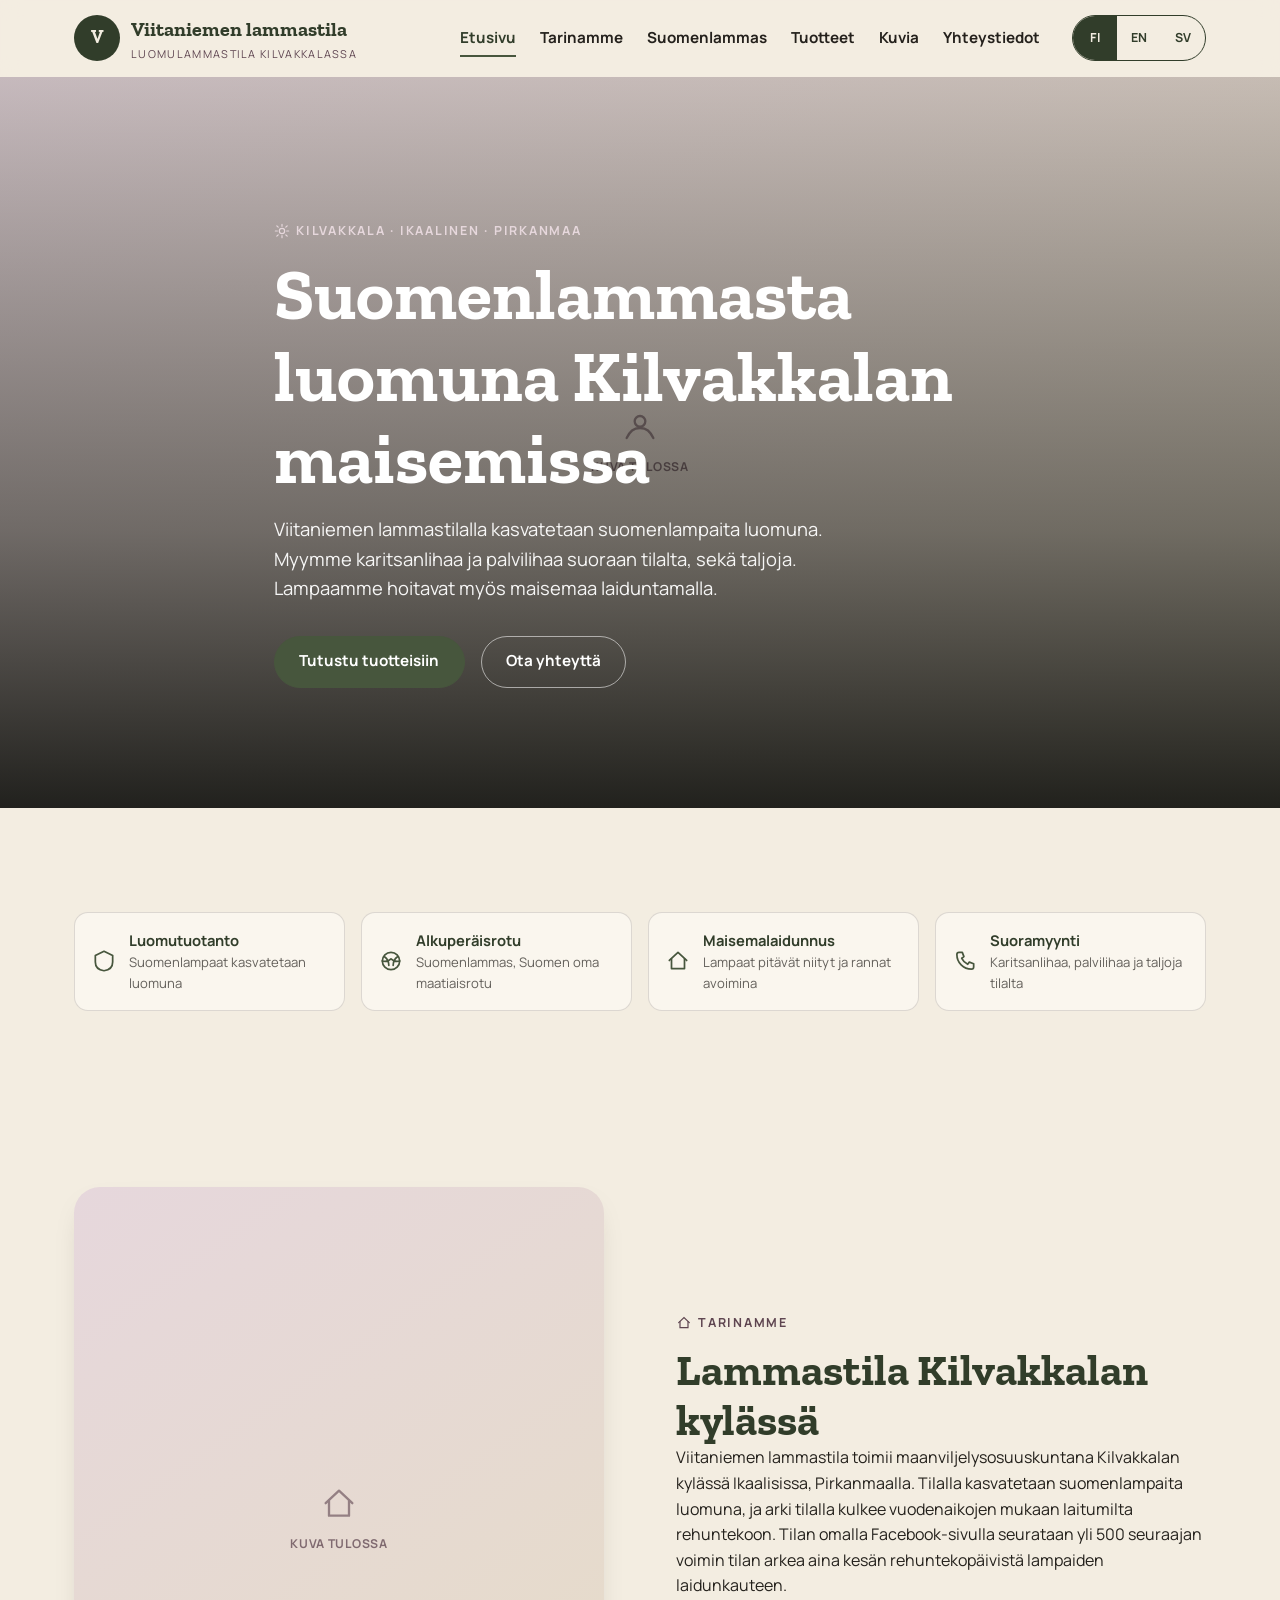
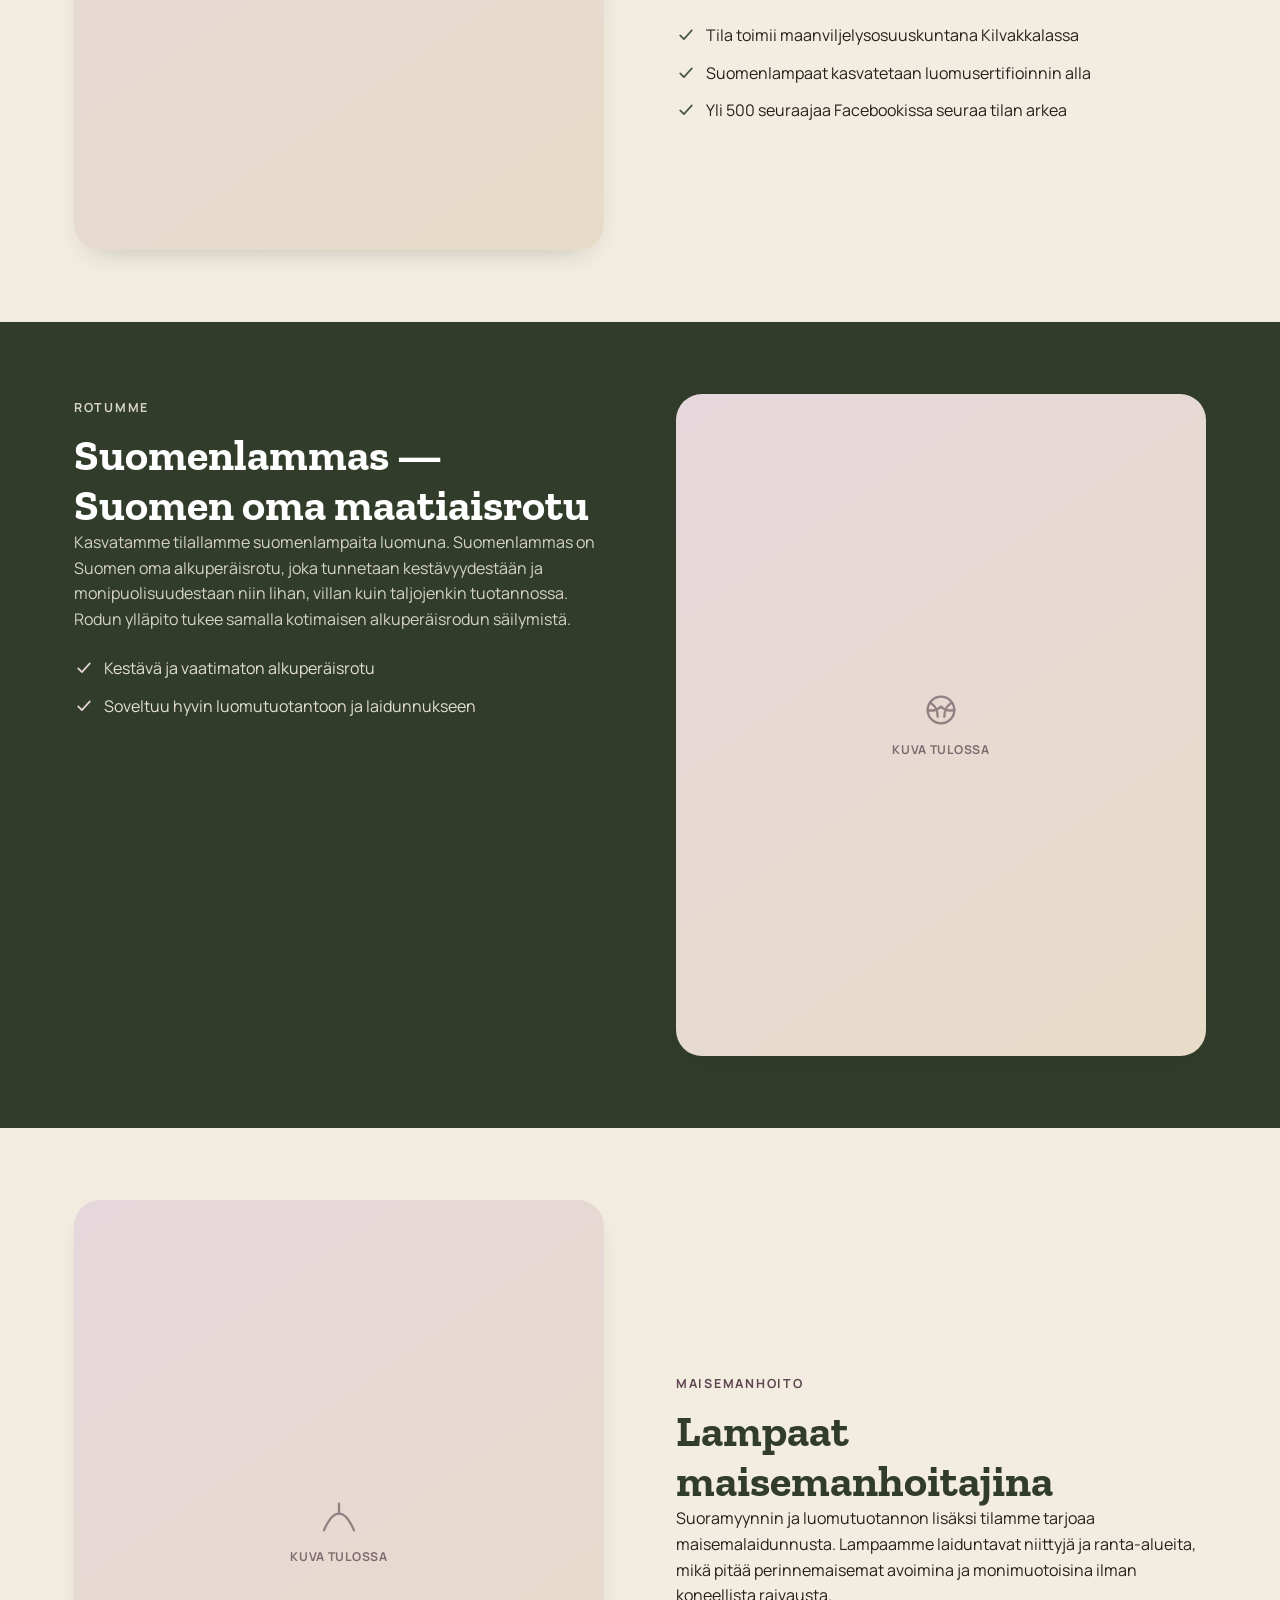
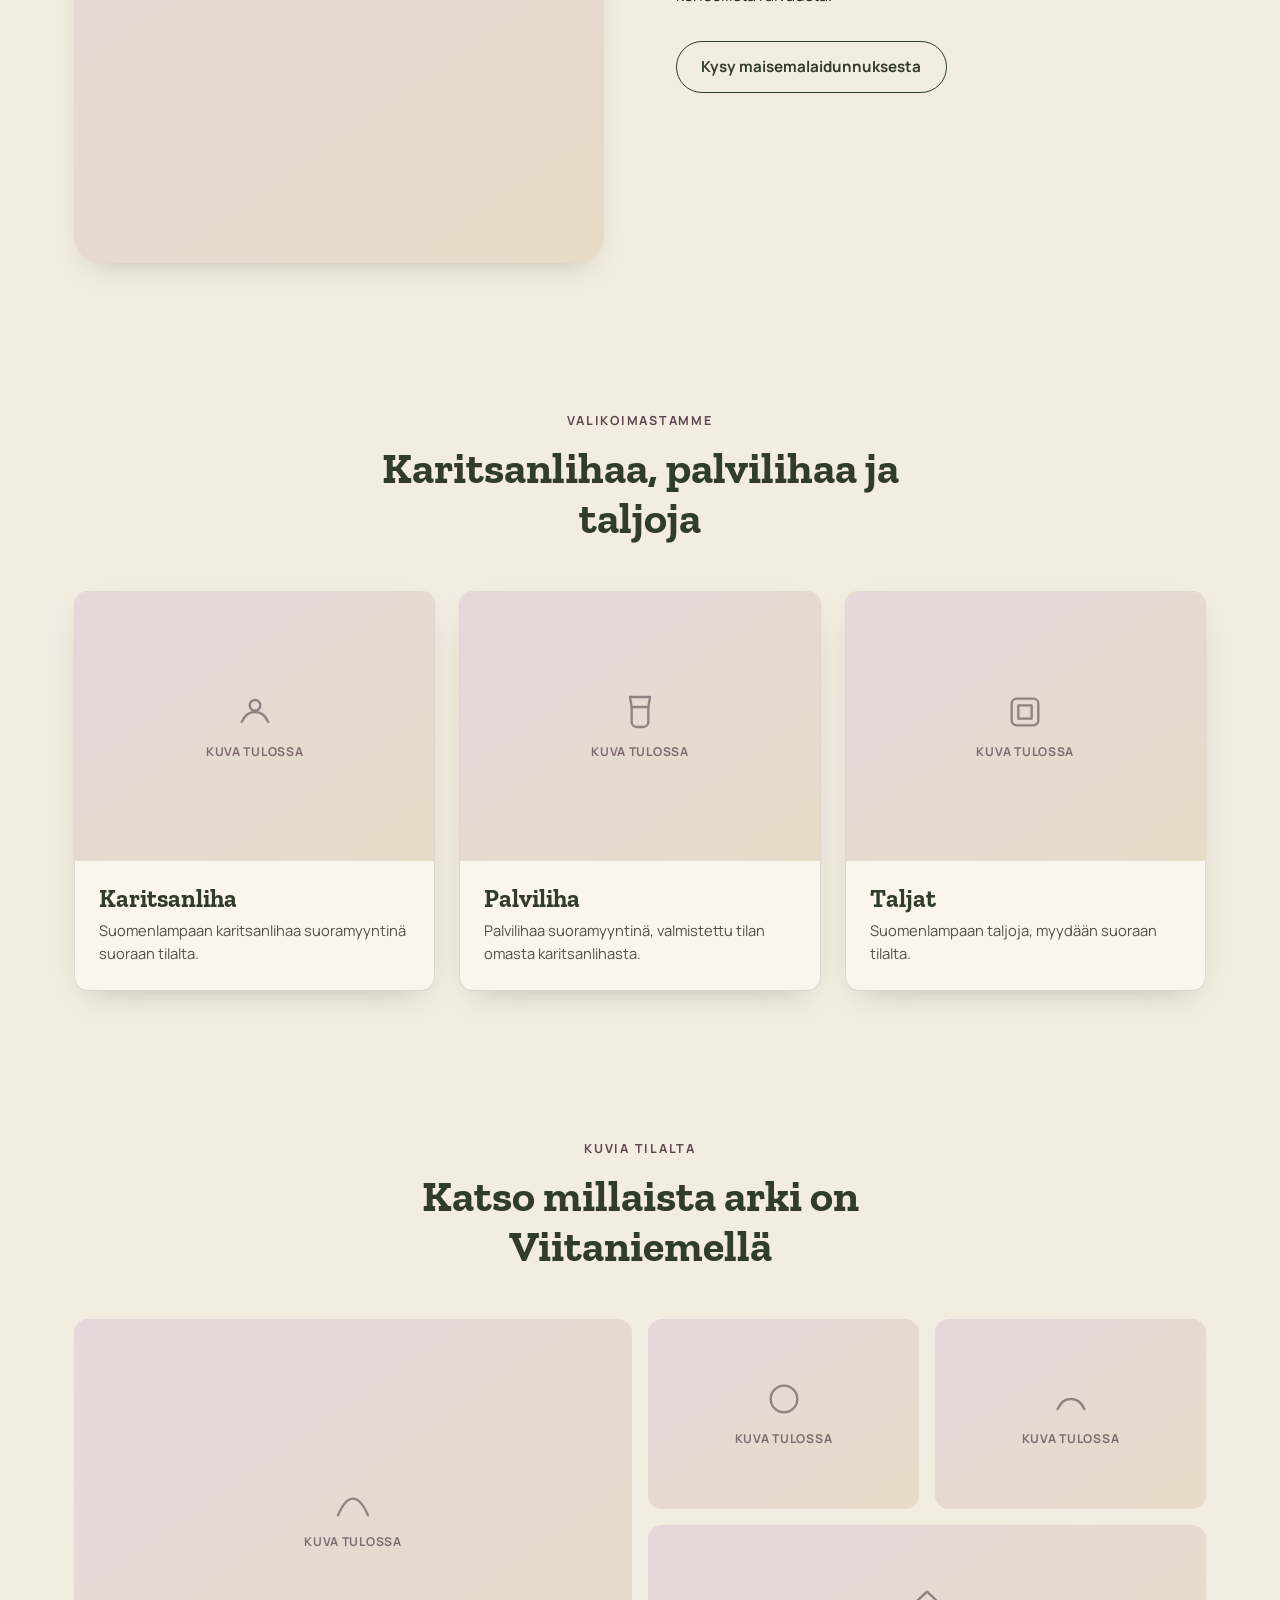
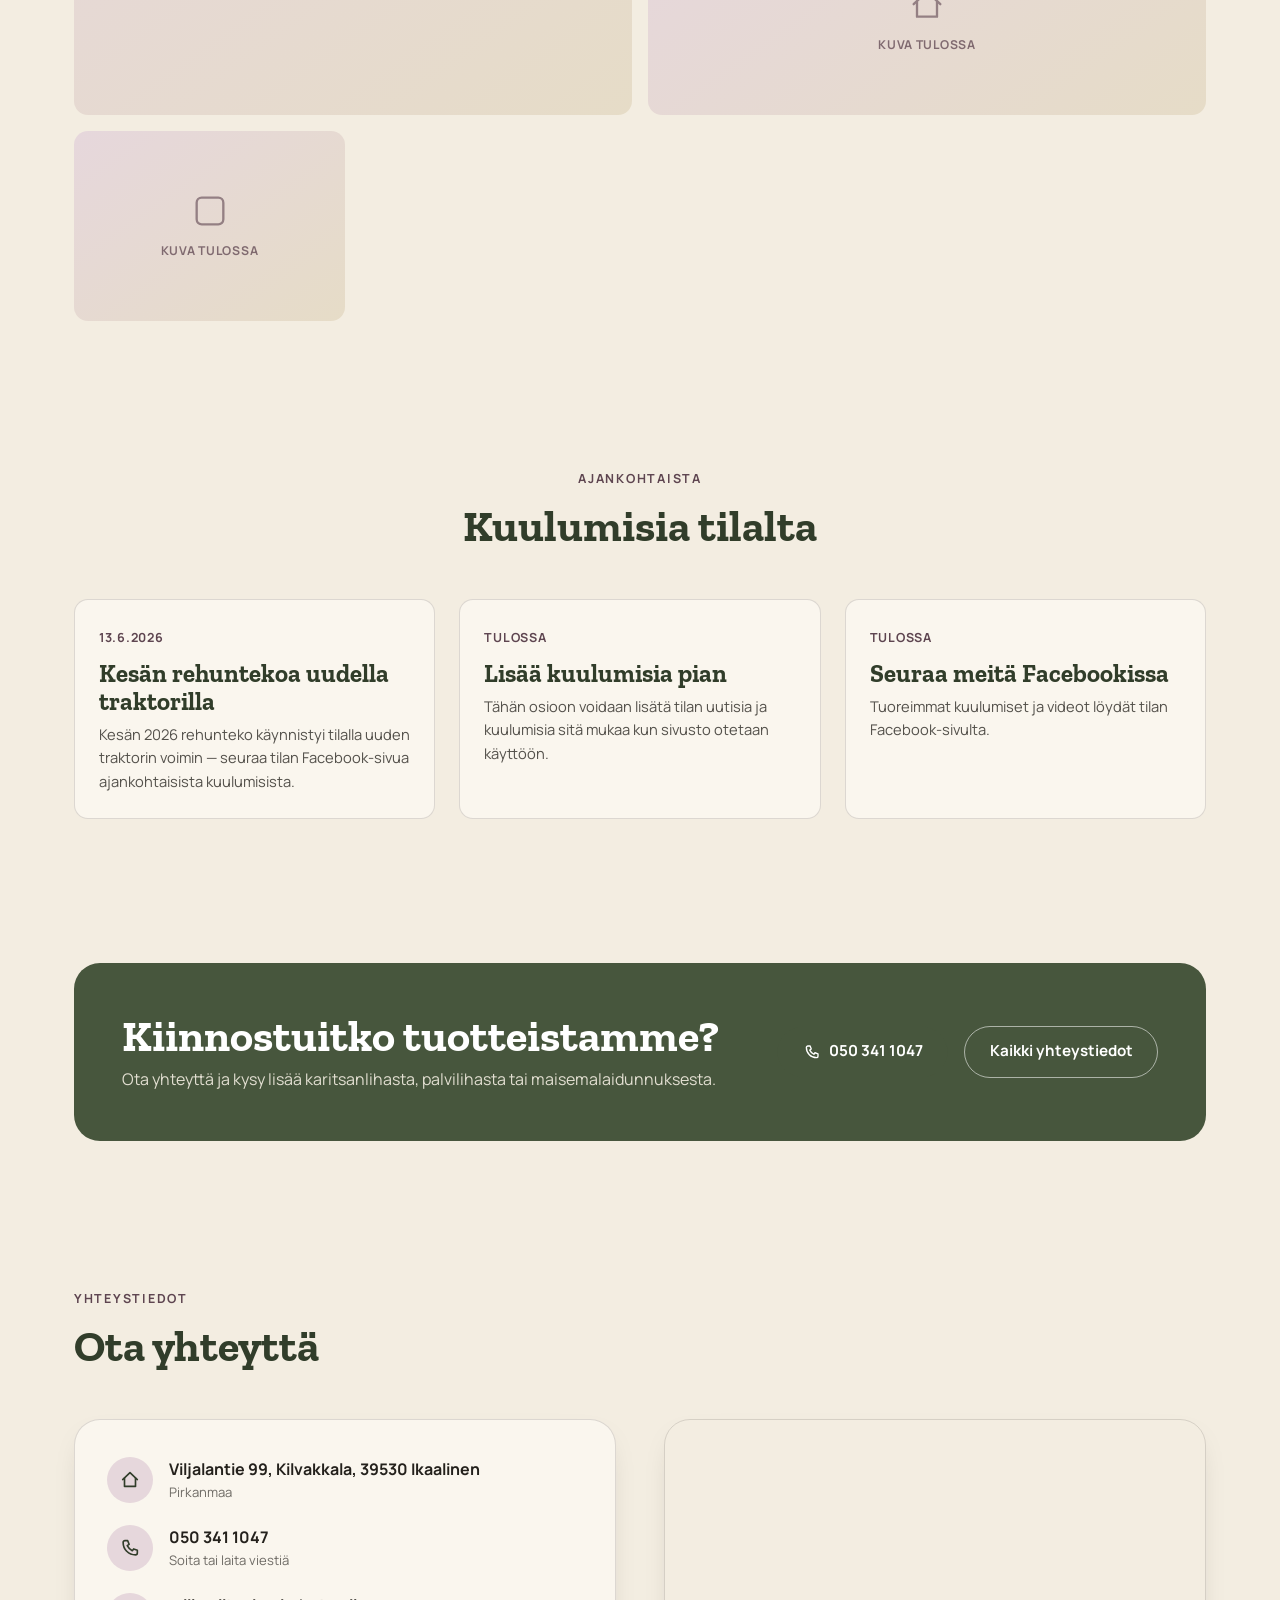
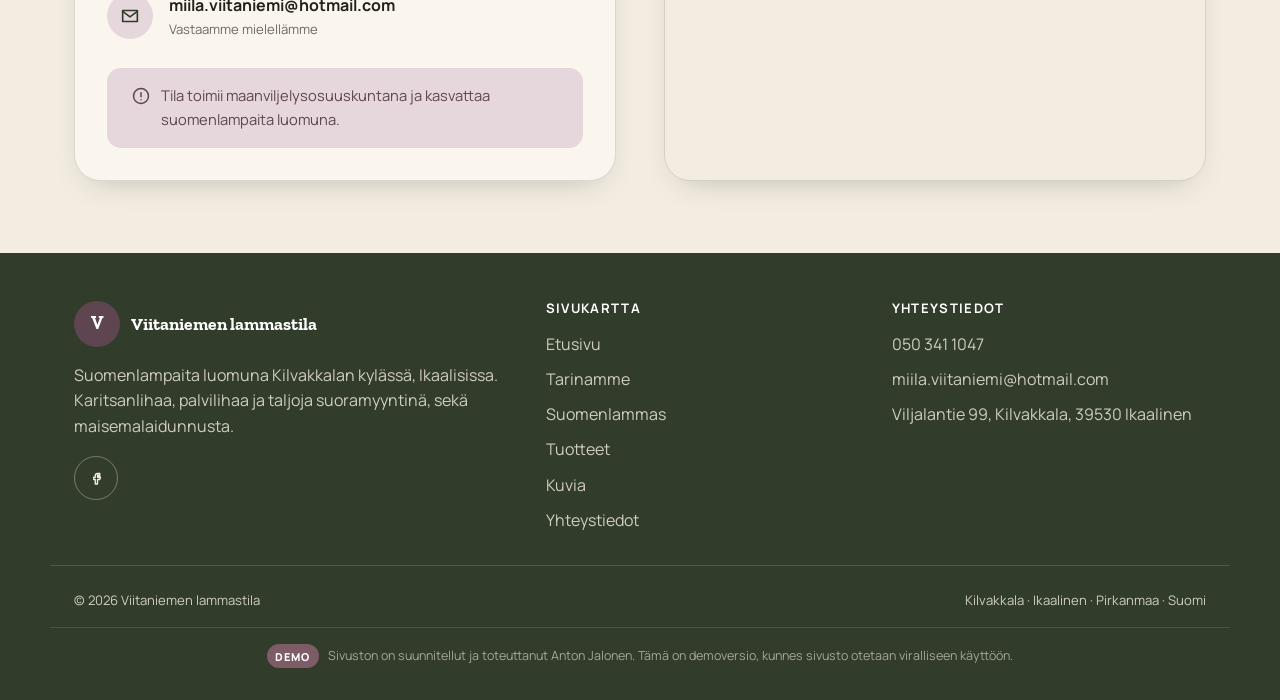
==== index.html @ f138c203 "Initial commit: Viitaniemen lammastila demo site" ====
<!DOCTYPE html>
<html lang="fi">
<head>
<meta charset="UTF-8">
<meta name="viewport" content="width=device-width, initial-scale=1">
<title>Viitaniemen lammastila</title>
<meta name="description" content="Viitaniemen lammastilalla Kilvakkalassa, Ikaalisissa kasvatetaan suomenlampaita luomuna. Karitsanlihaa ja palvilihaa suoramyyntinä, taljoja sekä maisemalaidunnusta.">
<link rel="preconnect" href="https://fonts.googleapis.com">
<link rel="preconnect" href="https://fonts.gstatic.com" crossorigin>
<link href="https://fonts.googleapis.com/css2?family=Zilla+Slab:wght@500;600;700&family=Manrope:wght@400;500;600;700;800&display=swap" rel="stylesheet">
<link rel="stylesheet" href="css/style.css">
</head>
<body data-title-fi="Viitaniemen lammastila | Luomulammastila Kilvakkalassa" data-title-en="Viitaniemen Sheep Farm | Organic Farm in Kilvakkala, Finland" data-title-sv="Viitaniemi fårgård | Ekogård i Kilvakkala">

<a class="visually-hidden" href="#main">Siirry sisältöön / Skip to content</a>

<header class="site-header">
  <div class="container">
    <a href="#hero" class="brand">
      <span class="brand-mark" aria-hidden="true">V</span>
      <span>Viitaniemen lammastila<span class="brand-sub" data-fi="Luomulammastila Kilvakkalassa" data-en="Organic Sheep Farm in Kilvakkala" data-sv="Ekogård i Kilvakkala">Luomulammastila Kilvakkalassa</span></span>
    </a>

    <nav class="site-nav" id="site-nav" aria-label="Päävalikko">
      <ul>
        <li><a href="#hero" aria-current="page" data-fi="Etusivu" data-en="Home" data-sv="Hem">Etusivu</a></li>
        <li><a href="#about" data-fi="Tarinamme" data-en="Our Story" data-sv="Vår historia">Tarinamme</a></li>
        <li><a href="#breed" data-fi="Suomenlammas" data-en="Finnish Sheep" data-sv="Finsk lantras">Suomenlammas</a></li>
        <li><a href="#products" data-fi="Tuotteet" data-en="Products" data-sv="Produkter">Tuotteet</a></li>
        <li><a href="#gallery" data-fi="Kuvia" data-en="Gallery" data-sv="Bilder">Kuvia</a></li>
        <li><a href="#contact" data-fi="Yhteystiedot" data-en="Contact" data-sv="Kontakt">Yhteystiedot</a></li>
      </ul>
      <div class="header-actions">
        <div class="lang-toggle" role="group" aria-label="Kieli / Language">
          <button class="lang-btn active" data-lang="fi" aria-pressed="true">FI</button>
          <button class="lang-btn" data-lang="en" aria-pressed="false">EN</button>
          <button class="lang-btn" data-lang="sv" aria-pressed="false">SV</button>
        </div>
      </div>
    </nav>

    <button class="nav-toggle" aria-label="Valikko" aria-expanded="false" aria-controls="site-nav">
      <svg viewBox="0 0 24 24" fill="none" stroke="currentColor" stroke-width="1.8" stroke-linecap="round"><path d="M4 7h16M4 12h16M4 17h16"/></svg>
    </button>
  </div>
</header>

<main id="main">

  <section class="hero" id="hero">
    <div class="hero-media">
      <div class="ph">
        <svg viewBox="0 0 24 24" fill="none" stroke="currentColor" stroke-width="1.4" stroke-linecap="round" stroke-linejoin="round"><path d="M4 18c2-4 4-6 8-6s6 2 8 6"/><circle cx="12" cy="8" r="3.2"/></svg>
        <span class="ph-tag" data-fi="Kuva tulossa" data-en="Photo coming soon" data-sv="Bild kommer snart">Kuva tulossa</span>
      </div>
    </div>
    <div class="container hero-content">
      <p class="eyebrow">
        <svg viewBox="0 0 24 24" fill="none" stroke="currentColor" stroke-width="1.8" stroke-linecap="round"><circle cx="12" cy="12" r="4"/><path d="M12 2v3M12 19v3M4.2 4.2l2.1 2.1M17.7 17.7l2.1 2.1M2 12h3M19 12h3M4.2 19.8l2.1-2.1M17.7 6.3l2.1-2.1"/></svg>
        <span data-fi="Kilvakkala · Ikaalinen · Pirkanmaa" data-en="Kilvakkala, Ikaalinen, Finland" data-sv="Kilvakkala, Ikalis, Finland">Kilvakkala · Ikaalinen · Pirkanmaa</span>
      </p>
      <h1 data-fi="Suomenlammasta luomuna Kilvakkalan maisemissa" data-en="Finnish native sheep, raised organically in the Kilvakkala landscape" data-sv="Finsk lantrasfår, uppfödda ekologiskt i Kilvakkalas landskap">Suomenlammasta luomuna Kilvakkalan maisemissa</h1>
      <p class="hero-lede" data-fi="Viitaniemen lammastilalla kasvatetaan suomenlampaita luomuna. Myymme karitsanlihaa ja palvilihaa suoraan tilalta, sekä taljoja. Lampaamme hoitavat myös maisemaa laiduntamalla." data-en="At Viitaniemen lammastila we raise Finnish native sheep organically. We sell lamb meat and cured meat direct from the farm, along with sheepskins. Our sheep also help maintain the landscape through conservation grazing." data-sv="På Viitaniemen lammastila föder vi upp finsk lantrasfår ekologiskt. Vi säljer lammkött och charkuterivaror direkt från gården, samt fårskinn. Våra får sköter också landskapet genom naturbete.">Viitaniemen lammastilalla kasvatetaan suomenlampaita luomuna. Myymme karitsanlihaa ja palvilihaa suoraan tilalta, sekä taljoja. Lampaamme hoitavat myös maisemaa laiduntamalla.</p>
      <div class="hero-actions">
        <a class="btn btn-primary" href="#products" data-fi="Tutustu tuotteisiin" data-en="See our products" data-sv="Se våra produkter">Tutustu tuotteisiin</a>
        <a class="btn btn-ghost" href="#contact" data-fi="Ota yhteyttä" data-en="Get in touch" data-sv="Kontakta oss">Ota yhteyttä</a>
      </div>
    </div>
  </section>

  <section class="container">
    <div class="facts-strip reveal">
      <div class="fact-pill">
        <svg viewBox="0 0 24 24" fill="none" stroke="currentColor" stroke-width="1.6" stroke-linecap="round" stroke-linejoin="round"><path d="M12 3 4 7v6c0 5 3.5 7.5 8 8 4.5-.5 8-3 8-8V7l-8-4Z"/></svg>
        <span><strong data-fi="Luomutuotanto" data-en="Certified organic" data-sv="Certifierat ekologiskt">Luomutuotanto</strong><span data-fi="Suomenlampaat kasvatetaan luomuna" data-en="Our Finnish sheep are raised under organic certification" data-sv="Våra finska får föds upp ekologiskt">Suomenlampaat kasvatetaan luomuna</span></span>
      </div>
      <div class="fact-pill">
        <svg viewBox="0 0 24 24" fill="none" stroke="currentColor" stroke-width="1.6" stroke-linecap="round" stroke-linejoin="round"><circle cx="12" cy="12" r="8"/><path d="M6 8c3 2 4 4 4 8M18 8c-3 2-4 4-4 8M4 12c4 1 6 0 8-2M20 12c-4 1-6 0-8-2"/></svg>
        <span><strong data-fi="Alkuperäisrotu" data-en="Native breed" data-sv="Lantras">Alkuperäisrotu</strong><span data-fi="Suomenlammas, Suomen oma maatiaisrotu" data-en="Finnish landrace sheep, Finland's own native breed" data-sv="Finsk lantrasfår, Finlands egen lantras">Suomenlammas, Suomen oma maatiaisrotu</span></span>
      </div>
      <div class="fact-pill">
        <svg viewBox="0 0 24 24" fill="none" stroke="currentColor" stroke-width="1.6" stroke-linecap="round" stroke-linejoin="round"><path d="M4 11.5 12 4l8 7.5"/><path d="M6 10v9h12v-9"/></svg>
        <span><strong data-fi="Maisemalaidunnus" data-en="Landscape grazing" data-sv="Landskapsbete">Maisemalaidunnus</strong><span data-fi="Lampaat pitävät niityt ja rannat avoimina" data-en="Our sheep keep meadows and shores open" data-sv="Fåren håller ängar och stränder öppna">Lampaat pitävät niityt ja rannat avoimina</span></span>
      </div>
      <div class="fact-pill">
        <svg viewBox="0 0 24 24" fill="none" stroke="currentColor" stroke-width="1.6" stroke-linecap="round" stroke-linejoin="round"><path d="M6.5 4h3l1.5 4-2 1.5a12 12 0 0 0 5.5 5.5l1.5-2 4 1.5v3c0 1.1-.9 2-2 2C10.5 19.5 4.5 13.5 4.5 6c0-1.1.9-2 2-2Z"/></svg>
        <span><strong data-fi="Suoramyynti" data-en="Direct sales" data-sv="Direktförsäljning">Suoramyynti</strong><span data-fi="Karitsanlihaa, palvilihaa ja taljoja tilalta" data-en="Lamb, cured meat and sheepskins sold direct" data-sv="Lammkött, charkuterivaror och fårskinn från gården">Karitsanlihaa, palvilihaa ja taljoja tilalta</span></span>
      </div>
    </div>
  </section>

  <section id="about">
    <div class="container split reveal">
      <div class="split-media">
        <div class="ph">
          <svg viewBox="0 0 24 24" fill="none" stroke="currentColor" stroke-width="1.4" stroke-linecap="round" stroke-linejoin="round"><path d="M4 11.5 12 4l8 7.5"/><path d="M6 10v9h12v-9"/></svg>
          <span class="ph-tag" data-fi="Kuva tulossa" data-en="Photo coming soon" data-sv="Bild kommer snart">Kuva tulossa</span>
        </div>
      </div>
      <div class="split-body">
        <p class="eyebrow">
          <svg viewBox="0 0 24 24" fill="none" stroke="currentColor" stroke-width="1.8" stroke-linecap="round"><path d="M4 11.5 12 4l8 7.5"/><path d="M6 10v9h12v-9"/></svg>
          <span data-fi="Tarinamme" data-en="Our story" data-sv="Vår historia">Tarinamme</span>
        </p>
        <h2 data-fi="Lammastila Kilvakkalan kylässä" data-en="A sheep farm in the village of Kilvakkala" data-sv="En fårgård i byn Kilvakkala">Lammastila Kilvakkalan kylässä</h2>
        <p data-fi="Viitaniemen lammastila toimii maanviljelysosuuskuntana Kilvakkalan kylässä Ikaalisissa, Pirkanmaalla. Tilalla kasvatetaan suomenlampaita luomuna, ja arki tilalla kulkee vuodenaikojen mukaan laitumilta rehuntekoon. Tilan omalla Facebook-sivulla seurataan yli 500 seuraajan voimin tilan arkea aina kesän rehuntekopäivistä lampaiden laidunkauteen." data-en="Viitaniemen lammastila operates as an agricultural cooperative in the village of Kilvakkala in Ikaalinen, Pirkanmaa. The farm raises Finnish native sheep organically, and the daily rhythm follows the seasons, from pasture to haymaking. The farm's Facebook page is followed by more than 500 people who keep up with everyday farm life, from summer haymaking to the sheep's grazing season." data-sv="Viitaniemen lammastila drivs som ett jordbrukskooperativ i byn Kilvakkala i Ikalis, Birkaland. På gården föds finsk lantrasfår upp ekologiskt, och vardagen följer årstiderna, från bete till slåtter. Gårdens egen Facebook-sida följs av över 500 personer som tar del av gårdens vardag, från sommarens slåtterarbete till fårens betessäsong.">Viitaniemen lammastila toimii maanviljelysosuuskuntana Kilvakkalan kylässä Ikaalisissa, Pirkanmaalla. Tilalla kasvatetaan suomenlampaita luomuna, ja arki tilalla kulkee vuodenaikojen mukaan laitumilta rehuntekoon. Tilan omalla Facebook-sivulla seurataan yli 500 seuraajan voimin tilan arkea aina kesän rehuntekopäivistä lampaiden laidunkauteen.</p>
        <ul class="checklist">
          <li><svg viewBox="0 0 24 24" fill="none" stroke="currentColor" stroke-width="2" stroke-linecap="round" stroke-linejoin="round"><path d="M5 12.5 9.5 17 19 6.5"/></svg><span data-fi="Tila toimii maanviljelysosuuskuntana Kilvakkalassa" data-en="The farm operates as an agricultural cooperative in Kilvakkala" data-sv="Gården drivs som ett jordbrukskooperativ i Kilvakkala">Tila toimii maanviljelysosuuskuntana Kilvakkalassa</span></li>
          <li><svg viewBox="0 0 24 24" fill="none" stroke="currentColor" stroke-width="2" stroke-linecap="round" stroke-linejoin="round"><path d="M5 12.5 9.5 17 19 6.5"/></svg><span data-fi="Suomenlampaat kasvatetaan luomusertifioinnin alla" data-en="The Finnish sheep are raised under organic certification" data-sv="Fåren föds upp under ekologisk certifiering">Suomenlampaat kasvatetaan luomusertifioinnin alla</span></li>
          <li><svg viewBox="0 0 24 24" fill="none" stroke="currentColor" stroke-width="2" stroke-linecap="round" stroke-linejoin="round"><path d="M5 12.5 9.5 17 19 6.5"/></svg><span data-fi="Yli 500 seuraajaa Facebookissa seuraa tilan arkea" data-en="Over 500 people follow the farm's everyday life on Facebook" data-sv="Över 500 personer följer gårdens vardag på Facebook">Yli 500 seuraajaa Facebookissa seuraa tilan arkea</span></li>
        </ul>
      </div>
    </div>
  </section>

  <section class="breed-band" id="breed">
    <div class="container split reverse reveal">
      <div class="split-media">
        <div class="ph">
          <svg viewBox="0 0 24 24" fill="none" stroke="currentColor" stroke-width="1.4" stroke-linecap="round" stroke-linejoin="round"><circle cx="12" cy="12" r="8"/><path d="M6 8c3 2 4 4 4 8M18 8c-3 2-4 4-4 8M4 12c4 1 6 0 8-2M20 12c-4 1-6 0-8-2"/></svg>
          <span class="ph-tag" data-fi="Kuva tulossa" data-en="Photo coming soon" data-sv="Bild kommer snart">Kuva tulossa</span>
        </div>
      </div>
      <div class="split-body">
        <p class="eyebrow" data-fi="Rotumme" data-en="Our breed" data-sv="Vår ras">Rotumme</p>
        <h2 data-fi="Suomenlammas — Suomen oma maatiaisrotu" data-en="Finnish landrace sheep — Finland's own native breed" data-sv="Finsk lantrasfår — Finlands egen lantras">Suomenlammas — Suomen oma maatiaisrotu</h2>
        <p data-fi="Kasvatamme tilallamme suomenlampaita luomuna. Suomenlammas on Suomen oma alkuperäisrotu, joka tunnetaan kestävyydestään ja monipuolisuudestaan niin lihan, villan kuin taljojenkin tuotannossa. Rodun ylläpito tukee samalla kotimaisen alkuperäisrodun säilymistä." data-en="On our farm we raise Finnish native sheep organically. The Finnish landrace is Finland's own native breed, known for its hardiness and versatility for meat, wool and sheepskins alike. Keeping the breed also helps preserve this native Finnish breed for the future." data-sv="På vår gård föder vi upp finsk lantrasfår ekologiskt. Den finska lantrasen är Finlands egen lantras, känd för sin härdighet och mångsidighet för både kött, ull och skinn. Att bevara rasen bidrar samtidigt till att skydda denna inhemska lantras för framtiden.">Kasvatamme tilallamme suomenlampaita luomuna. Suomenlammas on Suomen oma alkuperäisrotu, joka tunnetaan kestävyydestään ja monipuolisuudestaan niin lihan, villan kuin taljojenkin tuotannossa. Rodun ylläpito tukee samalla kotimaisen alkuperäisrodun säilymistä.</p>
        <ul class="checklist">
          <li><svg viewBox="0 0 24 24" fill="none" stroke="currentColor" stroke-width="2" stroke-linecap="round" stroke-linejoin="round"><path d="M5 12.5 9.5 17 19 6.5"/></svg><span data-fi="Kestävä ja vaatimaton alkuperäisrotu" data-en="A hardy, unassuming native breed" data-sv="En härdig, anspråkslös lantras">Kestävä ja vaatimaton alkuperäisrotu</span></li>
          <li><svg viewBox="0 0 24 24" fill="none" stroke="currentColor" stroke-width="2" stroke-linecap="round" stroke-linejoin="round"><path d="M5 12.5 9.5 17 19 6.5"/></svg><span data-fi="Soveltuu hyvin luomutuotantoon ja laidunnukseen" data-en="Well suited to organic production and grazing" data-sv="Väl lämpad för ekologisk produktion och bete">Soveltuu hyvin luomutuotantoon ja laidunnukseen</span></li>
        </ul>
      </div>
    </div>
  </section>

  <section id="grazing">
    <div class="container split reveal">
      <div class="split-media">
        <div class="ph">
          <svg viewBox="0 0 24 24" fill="none" stroke="currentColor" stroke-width="1.4" stroke-linecap="round" stroke-linejoin="round"><path d="M3 20c3-7 6-10 9-10s6 3 9 10"/><path d="M12 4v6"/></svg>
          <span class="ph-tag" data-fi="Kuva tulossa" data-en="Photo coming soon" data-sv="Bild kommer snart">Kuva tulossa</span>
        </div>
      </div>
      <div class="split-body">
        <p class="eyebrow" data-fi="Maisemanhoito" data-en="Landscape care" data-sv="Landskapsvård">Maisemanhoito</p>
        <h2 data-fi="Lampaat maisemanhoitajina" data-en="Sheep as landscape caretakers" data-sv="Får som landskapsvårdare">Lampaat maisemanhoitajina</h2>
        <p data-fi="Suoramyynnin ja luomutuotannon lisäksi tilamme tarjoaa maisemalaidunnusta. Lampaamme laiduntavat niittyjä ja ranta-alueita, mikä pitää perinnemaisemat avoimina ja monimuotoisina ilman koneellista raivausta." data-en="Alongside direct sales and organic production, our farm also offers landscape grazing. Our sheep graze meadows and shoreline areas, keeping traditional rural landscapes open and biodiverse without mechanical clearing." data-sv="Utöver direktförsäljning och ekologisk produktion erbjuder vår gård också landskapsbete. Våra får betar ängar och strandområden, vilket håller traditionella kulturlandskap öppna och artrika utan mekanisk röjning.">Suoramyynnin ja luomutuotannon lisäksi tilamme tarjoaa maisemalaidunnusta. Lampaamme laiduntavat niittyjä ja ranta-alueita, mikä pitää perinnemaisemat avoimina ja monimuotoisina ilman koneellista raivausta.</p>
        <div class="hero-actions">
          <a class="btn btn-outline" href="#contact" data-fi="Kysy maisemalaidunnuksesta" data-en="Ask about landscape grazing" data-sv="Fråga om landskapsbete">Kysy maisemalaidunnuksesta</a>
        </div>
      </div>
    </div>
  </section>

  <section id="products">
    <div class="container">
      <div class="section-head center reveal">
        <p class="eyebrow" data-fi="Valikoimastamme" data-en="From our farm" data-sv="Från vårt sortiment">Valikoimastamme</p>
        <h2 data-fi="Karitsanlihaa, palvilihaa ja taljoja" data-en="Lamb, cured meat and sheepskins" data-sv="Lammkött, charkuterivaror och fårskinn">Karitsanlihaa, palvilihaa ja taljoja</h2>
      </div>
      <div class="product-grid reveal">
        <div class="product-card">
          <figure><div class="ph"><svg viewBox="0 0 24 24" fill="none" stroke="currentColor" stroke-width="1.4" stroke-linecap="round" stroke-linejoin="round"><path d="M4 18c2-4 4-6 8-6s6 2 8 6"/><circle cx="12" cy="8" r="3.2"/></svg><span class="ph-tag" data-fi="Kuva tulossa" data-en="Photo coming soon" data-sv="Bild kommer snart">Kuva tulossa</span></div></figure>
          <div class="product-body">
            <h3 data-fi="Karitsanliha" data-en="Lamb meat" data-sv="Lammkött">Karitsanliha</h3>
            <p data-fi="Suomenlampaan karitsanlihaa suoramyyntinä suoraan tilalta." data-en="Lamb meat from our Finnish native sheep, sold directly from the farm." data-sv="Lammkött från vår finska lantrasfår, sålt direkt från gården.">Suomenlampaan karitsanlihaa suoramyyntinä suoraan tilalta.</p>
          </div>
        </div>
        <div class="product-card">
          <figure><div class="ph"><svg viewBox="0 0 24 24" fill="none" stroke="currentColor" stroke-width="1.4" stroke-linecap="round" stroke-linejoin="round"><path d="M6 3h12l-1 6H7L6 3Z"/><path d="M7 9v9a3 3 0 0 0 3 3h4a3 3 0 0 0 3-3V9"/></svg><span class="ph-tag" data-fi="Kuva tulossa" data-en="Photo coming soon" data-sv="Bild kommer snart">Kuva tulossa</span></div></figure>
          <div class="product-body">
            <h3 data-fi="Palviliha" data-en="Cured meat" data-sv="Charkuterivaror">Palviliha</h3>
            <p data-fi="Palvilihaa suoramyyntinä, valmistettu tilan omasta karitsanlihasta." data-en="Cured meat sold directly, made from our own lamb." data-sv="Charkuterivaror sålda direkt, tillverkade av vårt eget lammkött.">Palvilihaa suoramyyntinä, valmistettu tilan omasta karitsanlihasta.</p>
          </div>
        </div>
        <div class="product-card">
          <figure><div class="ph"><svg viewBox="0 0 24 24" fill="none" stroke="currentColor" stroke-width="1.4" stroke-linecap="round" stroke-linejoin="round"><rect x="4" y="4" width="16" height="16" rx="3"/><path d="M8 8h8v8H8z"/></svg><span class="ph-tag" data-fi="Kuva tulossa" data-en="Photo coming soon" data-sv="Bild kommer snart">Kuva tulossa</span></div></figure>
          <div class="product-body">
            <h3 data-fi="Taljat" data-en="Sheepskins" data-sv="Fårskinn">Taljat</h3>
            <p data-fi="Suomenlampaan taljoja, myydään suoraan tilalta." data-en="Sheepskins from our Finnish native sheep, sold directly from the farm." data-sv="Fårskinn från vår finska lantrasfår, sålda direkt från gården.">Suomenlampaan taljoja, myydään suoraan tilalta.</p>
          </div>
        </div>
      </div>
    </div>
  </section>

  <section id="gallery">
    <div class="container">
      <div class="section-head center reveal">
        <p class="eyebrow" data-fi="Kuvia tilalta" data-en="From our gallery" data-sv="Bilder från gården">Kuvia tilalta</p>
        <h2 data-fi="Katso millaista arki on Viitaniemellä" data-en="See everyday life at Viitaniemi" data-sv="Se hur vardagen ser ut på Viitaniemi">Katso millaista arki on Viitaniemellä</h2>
      </div>
      <div class="gallery-grid reveal">
        <div class="ph wide tall"><svg viewBox="0 0 24 24" fill="none" stroke="currentColor" stroke-width="1.4" stroke-linecap="round" stroke-linejoin="round"><path d="M3 20c3-7 6-10 9-10s6 3 9 10"/></svg><span class="ph-tag" data-fi="Kuva tulossa" data-en="Photo coming soon" data-sv="Bild kommer snart">Kuva tulossa</span></div>
        <div class="ph"><svg viewBox="0 0 24 24" fill="none" stroke="currentColor" stroke-width="1.4" stroke-linecap="round" stroke-linejoin="round"><circle cx="12" cy="12" r="8"/></svg><span class="ph-tag" data-fi="Kuva tulossa" data-en="Photo coming soon" data-sv="Bild kommer snart">Kuva tulossa</span></div>
        <div class="ph"><svg viewBox="0 0 24 24" fill="none" stroke="currentColor" stroke-width="1.4" stroke-linecap="round" stroke-linejoin="round"><path d="M4 18c2-4 4-6 8-6s6 2 8 6"/></svg><span class="ph-tag" data-fi="Kuva tulossa" data-en="Photo coming soon" data-sv="Bild kommer snart">Kuva tulossa</span></div>
        <div class="ph wide"><svg viewBox="0 0 24 24" fill="none" stroke="currentColor" stroke-width="1.4" stroke-linecap="round" stroke-linejoin="round"><path d="M4 11.5 12 4l8 7.5"/><path d="M6 10v9h12v-9"/></svg><span class="ph-tag" data-fi="Kuva tulossa" data-en="Photo coming soon" data-sv="Bild kommer snart">Kuva tulossa</span></div>
        <div class="ph"><svg viewBox="0 0 24 24" fill="none" stroke="currentColor" stroke-width="1.4" stroke-linecap="round" stroke-linejoin="round"><rect x="4" y="4" width="16" height="16" rx="3"/></svg><span class="ph-tag" data-fi="Kuva tulossa" data-en="Photo coming soon" data-sv="Bild kommer snart">Kuva tulossa</span></div>
      </div>
    </div>
  </section>

  <section id="news">
    <div class="container">
      <div class="section-head center reveal">
        <p class="eyebrow" data-fi="Ajankohtaista" data-en="Latest news" data-sv="Aktuellt">Ajankohtaista</p>
        <h2 data-fi="Kuulumisia tilalta" data-en="Updates from the farm" data-sv="Nyheter från gården">Kuulumisia tilalta</h2>
      </div>
      <div class="news-grid reveal">
        <div class="news-card">
          <span class="news-date" data-fi="13.6.2026" data-en="13 June 2026" data-sv="13.6.2026">13.6.2026</span>
          <h3 data-fi="Kesän rehuntekoa uudella traktorilla" data-en="Summer haymaking with a new tractor" data-sv="Sommarens slåtterarbete med ny traktor">Kesän rehuntekoa uudella traktorilla</h3>
          <p data-fi="Kesän 2026 rehunteko käynnistyi tilalla uuden traktorin voimin — seuraa tilan Facebook-sivua ajankohtaisista kuulumisista." data-en="Summer 2026 haymaking got underway on the farm with a new tractor — follow the farm's Facebook page for the latest updates." data-sv="Sommarens 2026 slåtterarbete kom igång på gården med en ny traktor — följ gårdens Facebook-sida för de senaste nyheterna.">Kesän 2026 rehunteko käynnistyi tilalla uuden traktorin voimin — seuraa tilan Facebook-sivua ajankohtaisista kuulumisista.</p>
        </div>
        <div class="news-card">
          <span class="news-date" data-fi="Tulossa" data-en="Coming soon" data-sv="Kommer snart">Tulossa</span>
          <h3 data-fi="Lisää kuulumisia pian" data-en="More updates soon" data-sv="Fler nyheter snart">Lisää kuulumisia pian</h3>
          <p data-fi="Tähän osioon voidaan lisätä tilan uutisia ja kuulumisia sitä mukaa kun sivusto otetaan käyttöön." data-en="This section can host farm news and updates once the site is taken into official use." data-sv="Denna sektion kan innehålla gårdens nyheter allt eftersom webbplatsen tas i officiellt bruk.">Tähän osioon voidaan lisätä tilan uutisia ja kuulumisia sitä mukaa kun sivusto otetaan käyttöön.</p>
        </div>
        <div class="news-card">
          <span class="news-date" data-fi="Tulossa" data-en="Coming soon" data-sv="Kommer snart">Tulossa</span>
          <h3 data-fi="Seuraa meitä Facebookissa" data-en="Follow us on Facebook" data-sv="Följ oss på Facebook">Seuraa meitä Facebookissa</h3>
          <p data-fi="Tuoreimmat kuulumiset ja videot löydät tilan Facebook-sivulta." data-en="You can find the latest updates and videos on the farm's Facebook page." data-sv="De senaste nyheterna och videorna hittar du på gårdens Facebook-sida.">Tuoreimmat kuulumiset ja videot löydät tilan Facebook-sivulta.</p>
        </div>
      </div>
    </div>
  </section>

  <section>
    <div class="container">
      <div class="cta-band reveal">
        <div>
          <h2 data-fi="Kiinnostuitko tuotteistamme?" data-en="Interested in our products?" data-sv="Blev du intresserad av våra produkter?">Kiinnostuitko tuotteistamme?</h2>
          <p data-fi="Ota yhteyttä ja kysy lisää karitsanlihasta, palvilihasta tai maisemalaidunnuksesta." data-en="Get in touch to ask more about our lamb, cured meat, or landscape grazing." data-sv="Kontakta oss för att fråga mer om vårt lammkött, våra charkuterivaror eller landskapsbete.">Ota yhteyttä ja kysy lisää karitsanlihasta, palvilihasta tai maisemalaidunnuksesta.</p>
        </div>
        <div class="cta-actions">
          <a class="btn btn-primary" href="tel:+358503411047">
            <svg viewBox="0 0 24 24" fill="none" stroke="currentColor" stroke-width="1.8" stroke-linecap="round" stroke-linejoin="round"><path d="M6.5 4h3l1.5 4-2 1.5a12 12 0 0 0 5.5 5.5l1.5-2 4 1.5v3c0 1.1-.9 2-2 2C10.5 19.5 4.5 13.5 4.5 6c0-1.1.9-2 2-2Z"/></svg>
            050 341 1047
          </a>
          <a class="btn btn-ghost" href="#contact" data-fi="Kaikki yhteystiedot" data-en="All contact details" data-sv="Alla kontaktuppgifter">Kaikki yhteystiedot</a>
        </div>
      </div>
    </div>
  </section>

  <section id="contact">
    <div class="container">
      <div class="section-head reveal">
        <p class="eyebrow" data-fi="Yhteystiedot" data-en="Contact" data-sv="Kontakt">Yhteystiedot</p>
        <h2 data-fi="Ota yhteyttä" data-en="Get in touch" data-sv="Kontakta oss">Ota yhteyttä</h2>
      </div>
      <div class="contact-grid reveal">
        <div class="contact-card">
          <ul class="contact-list">
            <li>
              <span class="icon-badge"><svg viewBox="0 0 24 24" fill="none" stroke="currentColor" stroke-width="1.8" stroke-linecap="round" stroke-linejoin="round"><path d="M4 11.5 12 4l8 7.5"/><path d="M6 10v9h12v-9"/></svg></span>
              <div><address data-fi="Viljalantie 99, Kilvakkala, 39530 Ikaalinen" data-en="Viljalantie 99, Kilvakkala, 39530 Ikaalinen, Finland" data-sv="Viljalantie 99, Kilvakkala, 39530 Ikalis">Viljalantie 99, Kilvakkala, 39530 Ikaalinen</address><span class="hint" data-fi="Pirkanmaa" data-en="Pirkanmaa, Finland" data-sv="Birkaland">Pirkanmaa</span></div>
            </li>
            <li>
              <a class="contact-row" href="tel:+358503411047">
                <span class="icon-badge"><svg viewBox="0 0 24 24" fill="none" stroke="currentColor" stroke-width="1.8" stroke-linecap="round" stroke-linejoin="round"><path d="M6.5 4h3l1.5 4-2 1.5a12 12 0 0 0 5.5 5.5l1.5-2 4 1.5v3c0 1.1-.9 2-2 2C10.5 19.5 4.5 13.5 4.5 6c0-1.1.9-2 2-2Z"/></svg></span>
                <div><span class="contact-value">050 341 1047</span><span class="hint" data-fi="Soita tai laita viestiä" data-en="Call or send a message" data-sv="Ring eller skicka meddelande">Soita tai laita viestiä</span></div>
              </a>
            </li>
            <li>
              <a class="contact-row" href="mailto:miila.viitaniemi@hotmail.com">
                <span class="icon-badge"><svg viewBox="0 0 24 24" fill="none" stroke="currentColor" stroke-width="1.8" stroke-linecap="round" stroke-linejoin="round"><path d="M4 6h16v12H4z"/><path d="m4 7 8 6 8-6"/></svg></span>
                <div><span class="contact-value">miila.viitaniemi@hotmail.com</span><span class="hint" data-fi="Vastaamme mielellämme" data-en="We're happy to answer" data-sv="Vi svarar gärna">Vastaamme mielellämme</span></div>
              </a>
            </li>
          </ul>
          <div class="note-box">
            <svg viewBox="0 0 24 24" fill="none" stroke="currentColor" stroke-width="1.8" stroke-linecap="round" stroke-linejoin="round"><circle cx="12" cy="12" r="9"/><path d="M12 8v5M12 16.5v.1"/></svg>
            <span data-fi="Tila toimii maanviljelysosuuskuntana ja kasvattaa suomenlampaita luomuna." data-en="The farm operates as an agricultural cooperative and raises Finnish native sheep organically." data-sv="Gården drivs som ett jordbrukskooperativ och föder upp finsk lantrasfår ekologiskt.">Tila toimii maanviljelysosuuskuntana ja kasvattaa suomenlampaita luomuna.</span>
          </div>
        </div>
        <div class="map-frame">
          <iframe
            src="https://www.google.com/maps?q=Viljalantie+99,+39530+Ikaalinen,+Finland&output=embed"
            loading="lazy"
            referrerpolicy="no-referrer-when-downgrade"
            title="Viitaniemen lammastilan sijainti kartalla">
          </iframe>
        </div>
      </div>
    </div>
  </section>

</main>

<footer class="site-footer">
  <div class="container footer-grid">
    <div>
      <div class="footer-brand">
        <span class="brand-mark" aria-hidden="true" style="width:46px;height:46px;border-radius:50%;background:var(--color-heather-deep);color:var(--color-white);display:grid;place-items:center;font-family:var(--font-display);font-weight:700;font-size:1.15rem;">V</span>
        <strong>Viitaniemen lammastila</strong>
      </div>
      <p data-fi="Suomenlampaita luomuna Kilvakkalan kylässä, Ikaalisissa. Karitsanlihaa, palvilihaa ja taljoja suoramyyntinä, sekä maisemalaidunnusta." data-en="Finnish native sheep raised organically in the village of Kilvakkala, Ikaalinen. Lamb, cured meat and sheepskins sold direct, along with landscape grazing." data-sv="Finsk lantrasfår uppfödda ekologiskt i byn Kilvakkala, Ikalis. Lammkött, charkuterivaror och fårskinn sålda direkt, samt landskapsbete.">Suomenlampaita luomuna Kilvakkalan kylässä, Ikaalisissa. Karitsanlihaa, palvilihaa ja taljoja suoramyyntinä, sekä maisemalaidunnusta.</p>
      <div class="footer-social">
        <a class="icon-link" href="https://www.facebook.com/viitaniemenlammastila" target="_blank" rel="noopener" aria-label="Facebook">
          <svg viewBox="0 0 24 24" fill="none" stroke="currentColor" stroke-width="1.8" stroke-linecap="round" stroke-linejoin="round"><path d="M14 9h3V6h-3c-1.7 0-3 1.3-3 3v2H9v3h2v6h3v-6h3l1-3h-4V9c0-.6.4-1 1-1Z"/></svg>
        </a>
      </div>
    </div>
    <div>
      <h4 data-fi="Sivukartta" data-en="Sitemap" data-sv="Sidkarta">Sivukartta</h4>
      <ul>
        <li><a href="#hero" data-fi="Etusivu" data-en="Home" data-sv="Hem">Etusivu</a></li>
        <li><a href="#about" data-fi="Tarinamme" data-en="Our Story" data-sv="Vår historia">Tarinamme</a></li>
        <li><a href="#breed" data-fi="Suomenlammas" data-en="Finnish Sheep" data-sv="Finsk lantras">Suomenlammas</a></li>
        <li><a href="#products" data-fi="Tuotteet" data-en="Products" data-sv="Produkter">Tuotteet</a></li>
        <li><a href="#gallery" data-fi="Kuvia" data-en="Gallery" data-sv="Bilder">Kuvia</a></li>
        <li><a href="#contact" data-fi="Yhteystiedot" data-en="Contact" data-sv="Kontakt">Yhteystiedot</a></li>
      </ul>
    </div>
    <div>
      <h4 data-fi="Yhteystiedot" data-en="Contact" data-sv="Kontakt">Yhteystiedot</h4>
      <ul>
        <li><a href="tel:+358503411047">050 341 1047</a></li>
        <li><a href="mailto:miila.viitaniemi@hotmail.com">miila.viitaniemi@hotmail.com</a></li>
        <li><span data-fi="Viljalantie 99, Kilvakkala, 39530 Ikaalinen" data-en="Viljalantie 99, Kilvakkala, 39530 Ikaalinen, Finland" data-sv="Viljalantie 99, Kilvakkala, 39530 Ikalis">Viljalantie 99, Kilvakkala, 39530 Ikaalinen</span></li>
      </ul>
    </div>
  </div>
  <div class="container footer-bottom">
    <span>&copy; 2026 Viitaniemen lammastila</span>
    <span data-fi="Kilvakkala · Ikaalinen · Pirkanmaa · Suomi" data-en="Kilvakkala · Ikaalinen · Finland" data-sv="Kilvakkala · Ikalis · Finland">Kilvakkala · Ikaalinen · Pirkanmaa · Suomi</span>
  </div>
  <div class="container footer-credit">
    <span class="demo-badge">DEMO</span>
    <span data-fi="Sivuston on suunnitellut ja toteuttanut Anton Jalonen. Tämä on demoversio, kunnes sivusto otetaan viralliseen käyttöön." data-en="Website designed and built by Anton Jalonen. This is a demo version until the site is purchased and taken into use." data-sv="Webbplatsen är designad och utvecklad av Anton Jalonen. Detta är en demoversion tills webbplatsen tas i officiellt bruk.">Sivuston on suunnitellut ja toteuttanut Anton Jalonen. Tämä on demoversio, kunnes sivusto otetaan viralliseen käyttöön.</span>
  </div>
</footer>

<script src="js/main.js"></script>
</body>
</html>
---- css/style.css ----
/* Viitaniemen lammastila — brand tokens: juniper-heather moorland, oatmeal wool, organic native sheep */
:root {
  --color-wool: #f3ede1;
  --color-wool-dim: #e6dcc7;
  --color-paper: #faf6ee;
  --color-juniper: #47563d;
  --color-juniper-deep: #313d2a;
  --color-charcoal: #24211c;
  --color-heather: #7d5c68;
  --color-heather-deep: #5e4550;
  --color-heather-pale: #e6d7dc;
  --color-white: #ffffff;
  --color-line: rgba(36, 33, 28, 0.14);

  --font-display: "Zilla Slab", "Iowan Old Style", Georgia, serif;
  --font-body: "Manrope", "Segoe UI", sans-serif;

  --space-1: 0.5rem;
  --space-2: 0.75rem;
  --space-3: 1rem;
  --space-4: 1.5rem;
  --space-5: 2rem;
  --space-6: 3rem;
  --space-7: 4.5rem;
  --space-8: 6.5rem;

  --radius-sm: 6px;
  --radius-md: 14px;
  --radius-lg: 26px;

  --shadow-card: 0 12px 32px -18px rgba(36, 33, 28, 0.35);
  --shadow-header: 0 8px 24px -16px rgba(36, 33, 28, 0.45);

  --ease-out: cubic-bezier(0.16, 1, 0.3, 1);
  --dur-fast: 180ms;
  --dur-med: 320ms;
}

* { box-sizing: border-box; }
html { scroll-behavior: smooth; }

@media (prefers-reduced-motion: reduce) {
  html { scroll-behavior: auto; }
  *, *::before, *::after {
    animation-duration: 0.01ms !important;
    animation-iteration-count: 1 !important;
    transition-duration: 0.01ms !important;
    scroll-behavior: auto !important;
  }
}

body {
  margin: 0;
  min-height: 100dvh;
  background: var(--color-wool);
  color: var(--color-charcoal);
  font-family: var(--font-body);
  font-size: 16px;
  line-height: 1.6;
  -webkit-font-smoothing: antialiased;
}

img { max-width: 100%; display: block; }
a { color: inherit; text-decoration: none; }
ul { margin: 0; padding: 0; list-style: none; }
button { font: inherit; cursor: pointer; }

h1, h2, h3, h4 {
  font-family: var(--font-display);
  font-weight: 700;
  line-height: 1.14;
  margin: 0;
  color: var(--color-juniper-deep);
}

h1 { font-size: clamp(2.6rem, 4.4vw + 1rem, 4.5rem); font-weight: 700; }
h2 { font-size: clamp(1.9rem, 2.6vw + 1rem, 2.75rem); }
h3 { font-size: clamp(1.25rem, 1vw + 1rem, 1.55rem); }

p { margin: 0 0 var(--space-3); }
.eyebrow {
  display: inline-flex;
  align-items: center;
  gap: 0.5em;
  font-family: var(--font-body);
  font-weight: 700;
  letter-spacing: 0.14em;
  text-transform: uppercase;
  font-size: 0.78rem;
  color: var(--color-heather-deep);
  margin-bottom: var(--space-2);
}
.eyebrow svg { width: 16px; height: 16px; }

.container {
  width: 100%;
  max-width: 1180px;
  margin-inline: auto;
  padding-inline: var(--space-4);
}

.visually-hidden {
  position: absolute; width: 1px; height: 1px;
  overflow: hidden; clip: rect(0 0 0 0); white-space: nowrap;
}

section { padding-block: var(--space-7); }
@media (max-width: 640px) { section { padding-block: var(--space-6); } }

/* ---------- Placeholder image blocks ---------- */
.ph {
  position: relative;
  width: 100%;
  height: 100%;
  min-height: 220px;
  background: linear-gradient(145deg, var(--color-heather-pale), var(--color-wool-dim));
  display: flex;
  flex-direction: column;
  align-items: center;
  justify-content: center;
  gap: 0.6rem;
  color: var(--color-heather-deep);
}
.ph svg { width: 40px; height: 40px; opacity: 0.6; }
.ph-tag {
  font-size: 0.76rem;
  font-weight: 700;
  letter-spacing: 0.06em;
  text-transform: uppercase;
  opacity: 0.75;
}
.ph img { position: absolute; inset: 0; width: 100%; height: 100%; object-fit: cover; z-index: 0; }

/* ---------- Buttons ---------- */
.btn {
  display: inline-flex;
  align-items: center;
  gap: 0.55em;
  padding: 0.85em 1.6em;
  border-radius: 999px;
  font-weight: 700;
  font-size: 0.95rem;
  border: 1.5px solid transparent;
  transition: transform var(--dur-fast) var(--ease-out), background-color var(--dur-fast) var(--ease-out), color var(--dur-fast) var(--ease-out), border-color var(--dur-fast) var(--ease-out);
  min-height: 44px;
}
.btn svg { width: 18px; height: 18px; flex-shrink: 0; }
.btn:active { transform: scale(0.97); }
.btn-primary {
  background: var(--color-juniper);
  color: var(--color-white);
  border-color: var(--color-juniper);
}
.btn-primary:hover { background: var(--color-juniper-deep); border-color: var(--color-juniper-deep); }
.btn-ghost {
  background: transparent;
  color: var(--color-white);
  border-color: rgba(255,255,255,0.55);
}
.btn-ghost:hover { background: rgba(255,255,255,0.14); border-color: var(--color-white); }
.btn-outline {
  background: transparent;
  color: var(--color-juniper-deep);
  border-color: var(--color-juniper-deep);
}
.btn-outline:hover { background: var(--color-juniper-deep); color: var(--color-white); }

/* ---------- Header ---------- */
.site-header {
  position: sticky;
  top: 0;
  z-index: 100;
  background: rgba(243, 237, 225, 0.9);
  backdrop-filter: blur(10px) saturate(1.1);
  border-bottom: 1px solid transparent;
  transition: border-color var(--dur-med) var(--ease-out), box-shadow var(--dur-med) var(--ease-out);
}
.site-header.scrolled {
  border-color: var(--color-line);
  box-shadow: var(--shadow-header);
}
.site-header .container {
  display: flex;
  align-items: center;
  justify-content: space-between;
  gap: var(--space-4);
  min-height: 76px;
}

.brand {
  display: flex;
  align-items: center;
  gap: 0.7rem;
  font-family: var(--font-display);
  font-weight: 700;
  font-size: 1.25rem;
  color: var(--color-juniper-deep);
  white-space: nowrap;
}
.brand-mark {
  width: 46px; height: 46px;
  border-radius: 50%;
  background: var(--color-juniper-deep);
  color: var(--color-wool);
  display: grid;
  place-items: center;
  flex-shrink: 0;
  font-family: var(--font-display);
  font-weight: 700;
  font-size: 1.15rem;
}
.brand-sub {
  display: block;
  font-family: var(--font-body);
  font-weight: 400;
  font-size: 0.68rem;
  letter-spacing: 0.12em;
  text-transform: uppercase;
  color: var(--color-heather-deep);
}

.site-nav {
  display: flex;
  align-items: center;
  gap: var(--space-5);
}
.site-nav ul { display: flex; gap: var(--space-4); }
.site-nav a {
  font-weight: 700;
  font-size: 0.95rem;
  color: var(--color-charcoal);
  padding-block: 0.4rem;
  border-bottom: 2px solid transparent;
  transition: color var(--dur-fast) var(--ease-out), border-color var(--dur-fast) var(--ease-out);
}
.site-nav a:hover, .site-nav a[aria-current="page"] { color: var(--color-juniper-deep); border-color: var(--color-juniper); }

.header-actions { display: flex; align-items: center; gap: var(--space-3); }

.lang-toggle {
  display: inline-flex;
  border: 1.5px solid var(--color-juniper-deep);
  border-radius: 999px;
  overflow: hidden;
}
.lang-btn {
  border: none;
  background: transparent;
  color: var(--color-juniper-deep);
  font-weight: 700;
  font-size: 0.78rem;
  padding: 0.4rem 0.75rem;
  min-width: 44px;
  min-height: 44px;
  transition: background-color var(--dur-fast) var(--ease-out), color var(--dur-fast) var(--ease-out);
}
.lang-btn.active { background: var(--color-juniper-deep); color: var(--color-wool); }

.nav-toggle {
  display: none;
  background: transparent;
  border: none;
  padding: 0.5rem;
  color: var(--color-juniper-deep);
  min-width: 44px;
  min-height: 44px;
  align-items: center;
  justify-content: center;
}
.nav-toggle svg { width: 26px; height: 26px; }

@media (max-width: 860px) {
  .site-nav {
    position: fixed;
    top: 76px;
    right: 0;
    left: 0;
    height: calc(100vh - 76px);
    max-height: calc(100dvh - 76px);
    background: var(--color-paper);
    flex-direction: column;
    align-items: stretch;
    padding: var(--space-4);
    transform: translateY(-8px);
    opacity: 0;
    pointer-events: none;
    transition: opacity var(--dur-med) var(--ease-out), transform var(--dur-med) var(--ease-out);
    overflow-y: auto;
  }
  .site-nav.open { opacity: 1; transform: translateY(0); pointer-events: auto; }
  .site-nav ul { flex-direction: column; gap: 0; }
  .site-nav a {
    display: block;
    padding: 1rem 0.25rem;
    border-bottom: 1px solid var(--color-line);
    font-size: 1.05rem;
  }
  .site-nav .header-actions { justify-content: center; margin-top: var(--space-4); }
  .nav-toggle { display: inline-flex; }
}

.icon-link {
  width: 44px; height: 44px;
  border-radius: 50%;
  border: 1.5px solid var(--color-line);
  display: inline-grid;
  place-items: center;
  color: var(--color-juniper-deep);
  transition: background-color var(--dur-fast) var(--ease-out), border-color var(--dur-fast) var(--ease-out), transform var(--dur-fast) var(--ease-out);
}
.icon-link svg { width: 18px; height: 18px; }
.icon-link:hover { background: var(--color-juniper-deep); border-color: var(--color-juniper-deep); color: var(--color-wool); transform: translateY(-2px); }

/* ---------- Hero ---------- */
.hero {
  position: relative;
  min-height: min(80vh, 680px);
  display: flex;
  align-items: flex-end;
  color: var(--color-white);
  overflow: hidden;
  background: var(--color-juniper-deep);
}
.hero-media { position: absolute; inset: 0; z-index: 0; }
.hero-media::after {
  content: "";
  position: absolute; inset: 0;
  background: linear-gradient(180deg, rgba(15, 16, 12, 0.15) 0%, rgba(15, 16, 12, 0.55) 62%, rgba(12, 13, 10, 0.9) 100%);
}
.hero-content {
  position: relative;
  z-index: 1;
  padding-block: var(--space-7) var(--space-6);
  max-width: 780px;
}
.hero .eyebrow { color: var(--color-heather-pale); }
.hero h1 { color: var(--color-white); }
.hero-lede {
  font-size: 1.15rem;
  max-width: 56ch;
  color: rgba(255,255,255,0.94);
  margin-top: var(--space-3);
}
.hero-actions {
  display: flex;
  flex-wrap: wrap;
  gap: var(--space-3);
  margin-top: var(--space-5);
}

/* ---------- Facts strip ---------- */
.facts-strip {
  display: grid;
  grid-template-columns: repeat(4, 1fr);
  gap: var(--space-3);
  padding-block: var(--space-5);
}
.fact-pill {
  display: flex;
  align-items: center;
  gap: var(--space-2);
  background: var(--color-paper);
  border: 1px solid var(--color-line);
  border-radius: var(--radius-md);
  padding: var(--space-3);
}
.fact-pill svg { width: 26px; height: 26px; color: var(--color-juniper); flex-shrink: 0; }
.fact-pill strong { display: block; font-size: 0.92rem; color: var(--color-juniper-deep); }
.fact-pill span { font-size: 0.82rem; color: rgba(36,33,28,0.7); }
@media (max-width: 900px) { .facts-strip { grid-template-columns: repeat(2, 1fr); } }
@media (max-width: 520px) { .facts-strip { grid-template-columns: 1fr; } }

/* ---------- Split section ---------- */
.split {
  display: grid;
  grid-template-columns: 1fr 1fr;
  gap: var(--space-7);
  align-items: center;
}
.split.reverse .split-media { order: 2; }
.split-media {
  border-radius: var(--radius-lg);
  box-shadow: var(--shadow-card);
  aspect-ratio: 4/5;
  overflow: hidden;
}
.split-body ul.checklist { margin-top: var(--space-4); display: grid; gap: var(--space-2); }
.split-body ul.checklist li { display: flex; gap: 0.6rem; align-items: flex-start; }
.split-body ul.checklist svg { width: 20px; height: 20px; color: var(--color-juniper); flex-shrink: 0; margin-top: 2px; }
@media (max-width: 900px) {
  .split { grid-template-columns: 1fr; gap: var(--space-5); }
  .split.reverse .split-media { order: 0; }
  .split-media { aspect-ratio: 16/10; }
}

.section-head { max-width: 640px; margin-bottom: var(--space-6); }
.section-head.center { margin-inline: auto; text-align: center; }

/* ---------- Value cards ---------- */
.value-grid {
  display: grid;
  grid-template-columns: repeat(4, 1fr);
  gap: var(--space-4);
}
.value-card {
  background: var(--color-paper);
  border: 1px solid var(--color-line);
  border-radius: var(--radius-md);
  padding: var(--space-4);
  transition: transform var(--dur-med) var(--ease-out), box-shadow var(--dur-med) var(--ease-out);
}
.value-card:hover { transform: translateY(-4px); box-shadow: var(--shadow-card); }
.value-icon {
  width: 52px; height: 52px;
  border-radius: 50%;
  background: var(--color-heather-pale);
  color: var(--color-juniper-deep);
  display: grid; place-items: center;
  margin-bottom: var(--space-3);
}
.value-icon svg { width: 26px; height: 26px; }
.value-card h3 { margin-bottom: 0.4rem; }
.value-card p { color: rgba(36,33,28,0.75); font-size: 0.95rem; margin: 0; }
@media (max-width: 900px) { .value-grid { grid-template-columns: 1fr 1fr; } }
@media (max-width: 560px) { .value-grid { grid-template-columns: 1fr; } }

/* ---------- Breed / grazing band ---------- */
.breed-band { background: var(--color-juniper-deep); color: var(--color-wool); }
.breed-band .split { align-items: flex-start; }
.breed-band h2, .breed-band .eyebrow { color: var(--color-white); }
.breed-band .eyebrow { color: var(--color-heather-pale); }
.breed-band .split-body p { color: rgba(243,237,225,0.85); }
.breed-band ul.checklist li { color: rgba(243,237,225,0.92); }
.breed-band ul.checklist svg { color: var(--color-heather-pale); }

/* ---------- Product cards ---------- */
.product-grid {
  display: grid;
  grid-template-columns: repeat(3, 1fr);
  gap: var(--space-4);
}
.product-card {
  background: var(--color-paper);
  border-radius: var(--radius-md);
  overflow: hidden;
  border: 1px solid var(--color-line);
  box-shadow: var(--shadow-card);
}
.product-card figure { margin: 0; aspect-ratio: 4/3; overflow: hidden; }
.product-card .product-body { padding: var(--space-4); }
.product-card h3 { margin-bottom: 0.3rem; }
.product-card p { color: rgba(36,33,28,0.78); font-size: 0.92rem; margin: 0; }
@media (max-width: 900px) { .product-grid { grid-template-columns: 1fr 1fr; } }
@media (max-width: 560px) { .product-grid { grid-template-columns: 1fr; } }

/* ---------- Gallery ---------- */
.gallery-grid {
  display: grid;
  grid-template-columns: repeat(4, 1fr);
  grid-auto-rows: 190px;
  gap: var(--space-3);
}
.gallery-grid .ph { border-radius: var(--radius-md); min-height: 0; }
.gallery-grid .wide { grid-column: span 2; }
.gallery-grid .tall { grid-row: span 2; }
@media (max-width: 900px) {
  .gallery-grid { grid-template-columns: repeat(2, 1fr); grid-auto-rows: 170px; }
}
@media (max-width: 560px) {
  .gallery-grid { grid-template-columns: 1fr; }
  .gallery-grid .wide, .gallery-grid .tall { grid-column: span 1; grid-row: span 1; }
}

/* ---------- News / updates ---------- */
.news-grid {
  display: grid;
  grid-template-columns: repeat(3, 1fr);
  gap: var(--space-4);
}
.news-card {
  background: var(--color-paper);
  border: 1px solid var(--color-line);
  border-radius: var(--radius-md);
  padding: var(--space-4);
}
.news-date {
  display: inline-block;
  font-size: 0.78rem;
  font-weight: 700;
  letter-spacing: 0.06em;
  text-transform: uppercase;
  color: var(--color-heather-deep);
  margin-bottom: var(--space-2);
}
.news-card h3 { margin-bottom: 0.4rem; }
.news-card p { color: rgba(36,33,28,0.78); font-size: 0.92rem; margin: 0; }
@media (max-width: 900px) { .news-grid { grid-template-columns: 1fr; } }

/* ---------- CTA band ---------- */
.cta-band {
  background: var(--color-juniper);
  color: var(--color-wool);
  border-radius: var(--radius-lg);
  padding: var(--space-6);
  display: flex;
  align-items: center;
  justify-content: space-between;
  gap: var(--space-5);
  flex-wrap: wrap;
}
.cta-band h2 { color: var(--color-white); }
.cta-band p { color: rgba(243,237,225,0.9); margin: 0.4rem 0 0; }
.cta-actions { display: flex; gap: var(--space-3); flex-wrap: wrap; }

/* ---------- Contact ---------- */
.contact-grid {
  display: grid;
  grid-template-columns: 1fr 1fr;
  gap: var(--space-6);
  align-items: start;
}
.contact-card {
  background: var(--color-paper);
  border: 1px solid var(--color-line);
  border-radius: var(--radius-lg);
  padding: var(--space-5);
  box-shadow: var(--shadow-card);
}
.contact-list { display: grid; gap: var(--space-2); }
.contact-list li { display: flex; gap: var(--space-3); align-items: flex-start; padding-block: 0.3rem; }
.contact-list .icon-badge {
  width: 46px; height: 46px; border-radius: 50%;
  background: var(--color-heather-pale); color: var(--color-juniper-deep);
  display: grid; place-items: center; flex-shrink: 0;
}
.contact-list .icon-badge svg { width: 22px; height: 22px; }
.contact-list address { font-weight: 700; font-style: normal; }
.contact-list span.hint { display: block; font-size: 0.82rem; color: rgba(36,33,28,0.65); font-weight: 400; }
.contact-row {
  display: flex;
  align-items: center;
  gap: var(--space-3);
  width: 100%;
  min-height: 44px;
  padding: 0.4rem;
  margin: -0.4rem;
  border-radius: var(--radius-sm);
  transition: background-color var(--dur-fast) var(--ease-out);
}
.contact-row:hover, .contact-row:focus-visible { background-color: var(--color-heather-pale); }
.contact-value { font-weight: 700; }
.map-frame {
  border-radius: var(--radius-lg);
  overflow: hidden;
  border: 1px solid var(--color-line);
  box-shadow: var(--shadow-card);
  min-height: 360px;
}
.map-frame iframe { width: 100%; height: 100%; min-height: 360px; border: none; display: block; }
.note-box {
  margin-top: var(--space-4);
  background: var(--color-heather-pale);
  border-radius: var(--radius-md);
  padding: var(--space-3) var(--space-4);
  font-size: 0.92rem;
  color: var(--color-heather-deep);
  display: flex;
  gap: 0.6rem;
}
.note-box svg { width: 20px; height: 20px; flex-shrink: 0; margin-top: 2px; }
@media (max-width: 900px) { .contact-grid { grid-template-columns: 1fr; } }

/* ---------- Footer ---------- */
.site-footer {
  background: var(--color-juniper-deep);
  color: rgba(243,237,225,0.82);
  padding-block: var(--space-6) var(--space-5);
}
.footer-grid {
  display: grid;
  grid-template-columns: 1.4fr 1fr 1fr;
  gap: var(--space-5);
}
.footer-brand { display: flex; align-items: center; gap: 0.7rem; margin-bottom: var(--space-3); }
.footer-brand strong { color: var(--color-white); font-family: var(--font-display); font-size: 1.1rem; }
.site-footer h4 {
  color: var(--color-white);
  font-family: var(--font-body);
  font-size: 0.82rem;
  letter-spacing: 0.1em;
  text-transform: uppercase;
  margin-bottom: var(--space-3);
}
.site-footer ul { display: grid; gap: 0.6rem; }
.site-footer a:hover { color: var(--color-white); }
.footer-social { display: flex; gap: 0.6rem; margin-top: var(--space-3); }
.footer-social .icon-link { border-color: rgba(243,237,225,0.35); color: var(--color-wool); }
.footer-social .icon-link:hover { background: var(--color-heather); border-color: var(--color-heather); color: var(--color-white); }
.footer-bottom {
  border-top: 1px solid rgba(243,237,225,0.16);
  margin-top: var(--space-5);
  padding-top: var(--space-4);
  display: flex;
  justify-content: space-between;
  gap: var(--space-3);
  flex-wrap: wrap;
  font-size: 0.82rem;
}
.footer-credit {
  margin-top: var(--space-3);
  padding-top: var(--space-3);
  border-top: 1px solid rgba(243,237,225,0.12);
  display: flex;
  align-items: center;
  justify-content: center;
  gap: 0.6rem;
  flex-wrap: wrap;
  text-align: center;
  font-size: 0.78rem;
  color: rgba(243,237,225,0.6);
}
.demo-badge {
  background: var(--color-heather);
  color: var(--color-white);
  font-weight: 800;
  font-size: 0.68rem;
  letter-spacing: 0.08em;
  padding: 0.2rem 0.55rem;
  border-radius: 999px;
  flex-shrink: 0;
}
@media (max-width: 780px) { .footer-grid { grid-template-columns: 1fr; gap: var(--space-4); } }

/* ---------- Reveal on scroll ---------- */
.reveal { opacity: 0; transform: translateY(18px); transition: opacity 600ms var(--ease-out), transform 600ms var(--ease-out); }
.reveal.in-view { opacity: 1; transform: translateY(0); }
@media (prefers-reduced-motion: reduce) { .reveal { opacity: 1; transform: none; } }
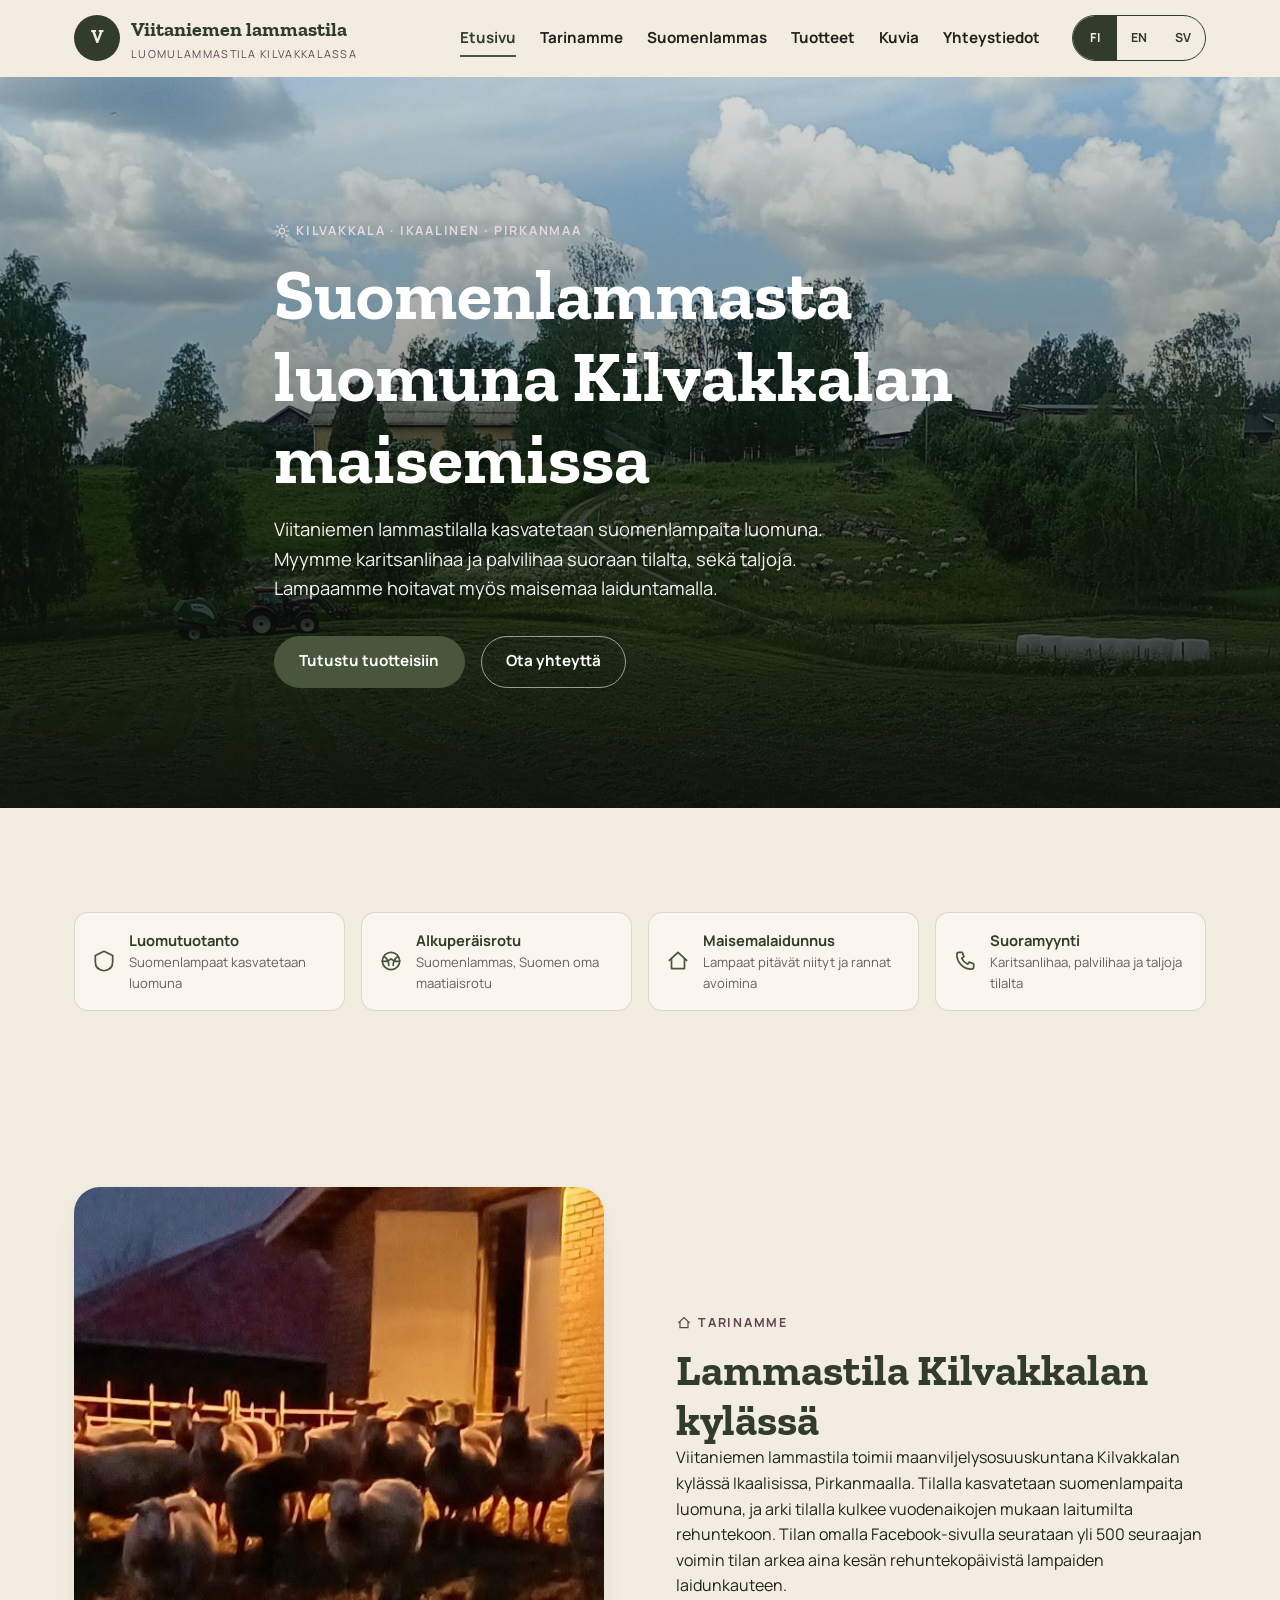
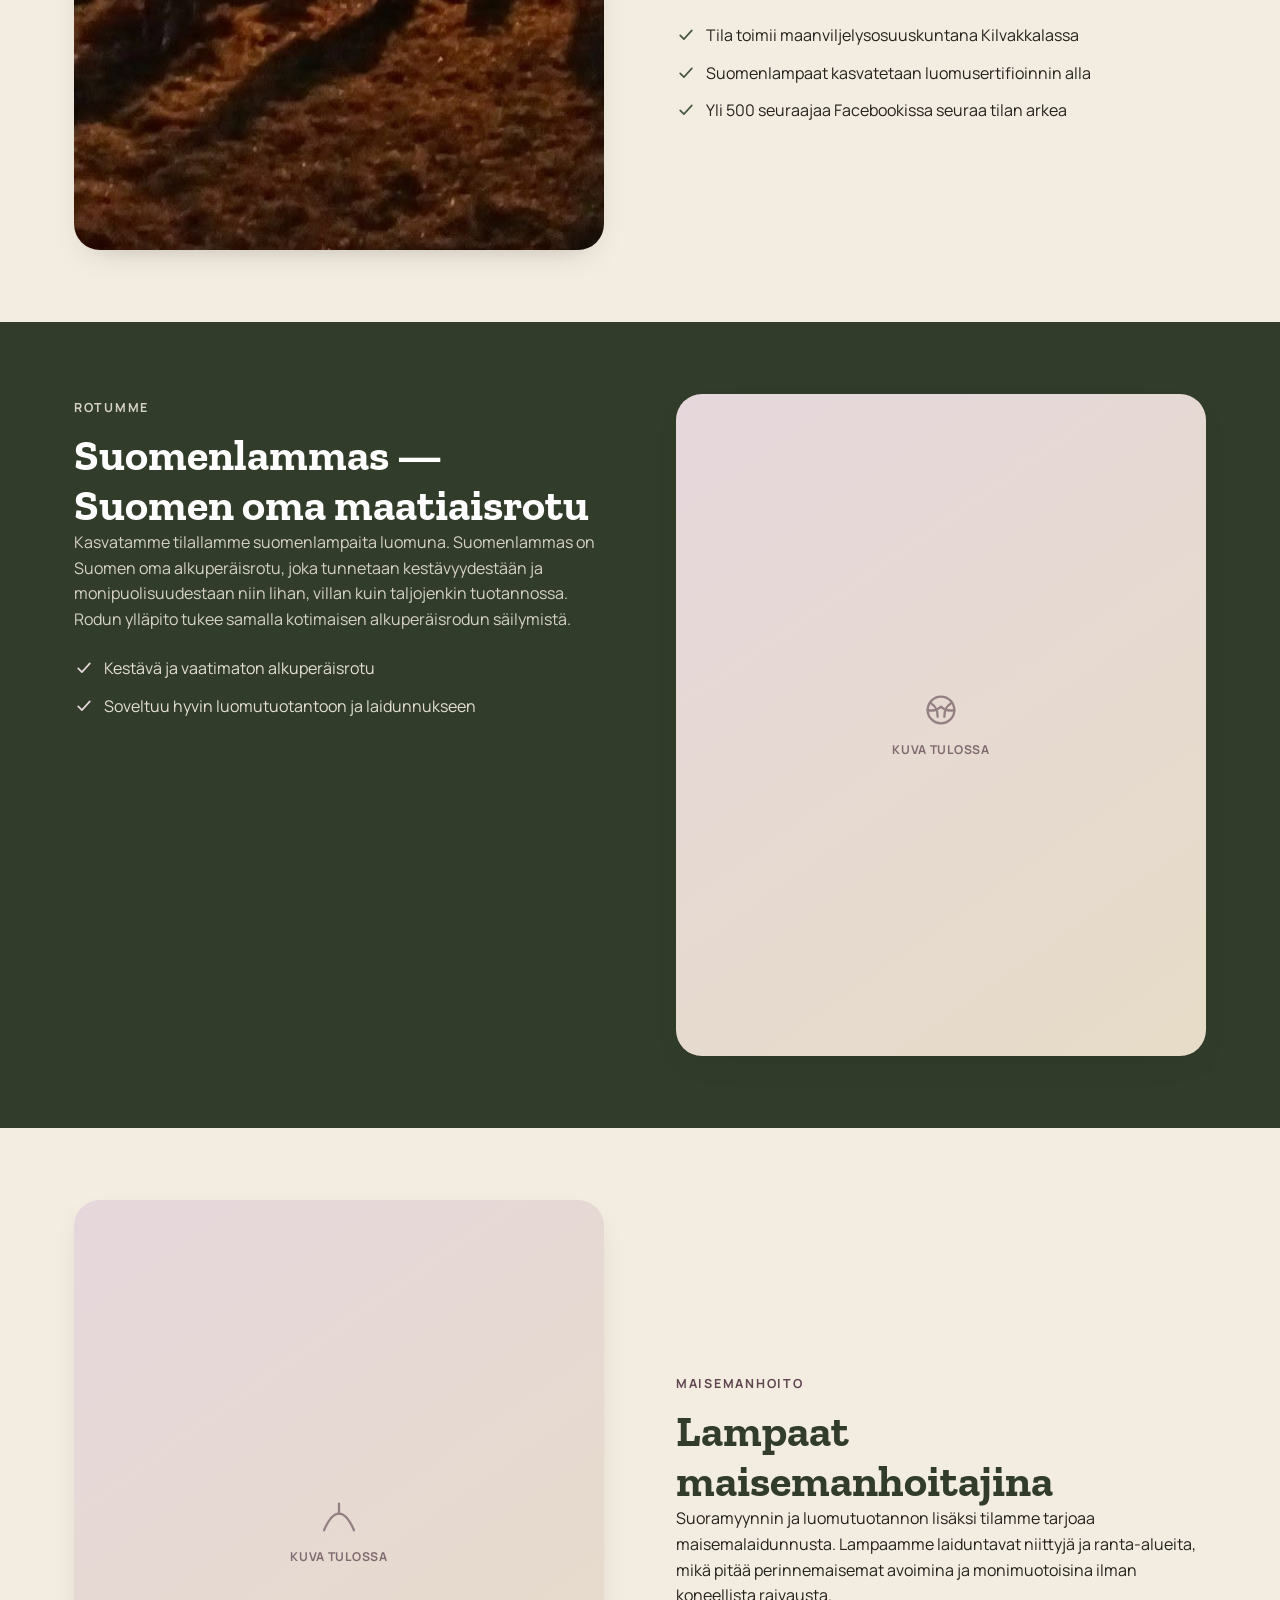
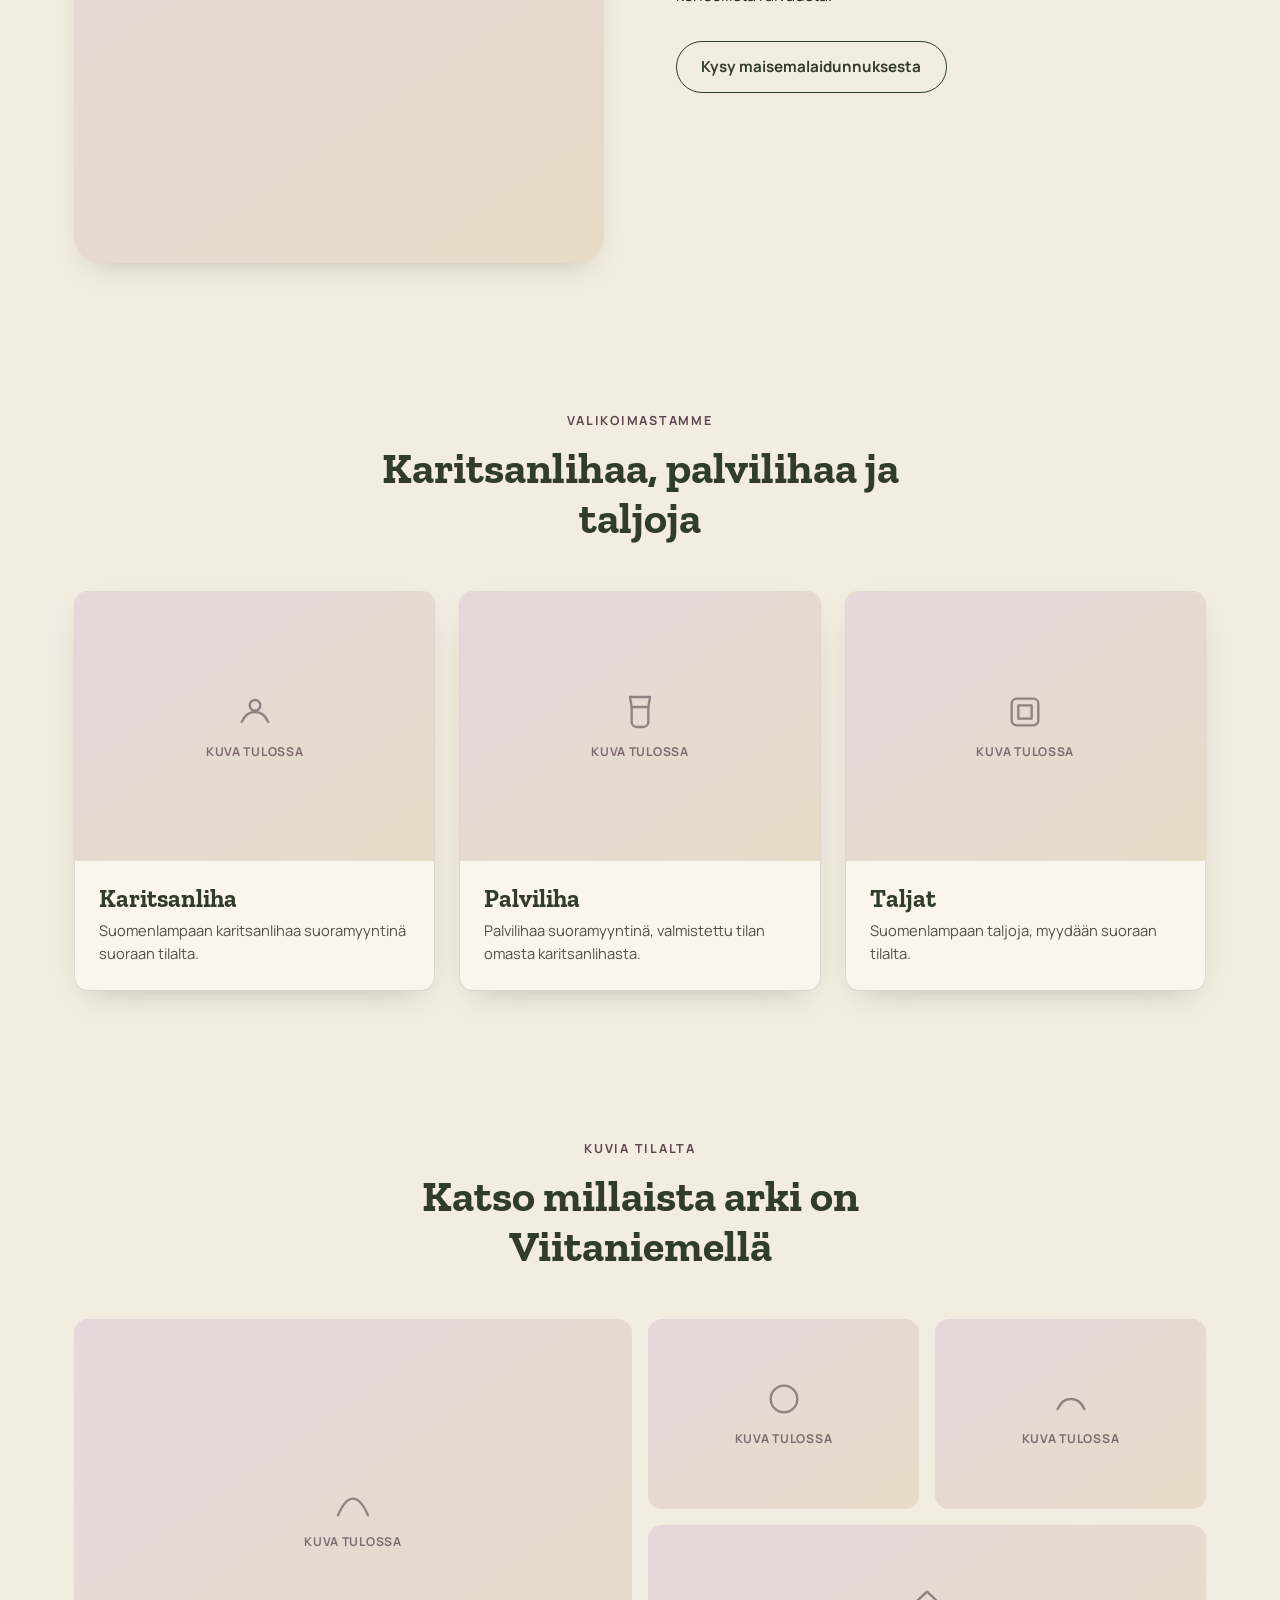
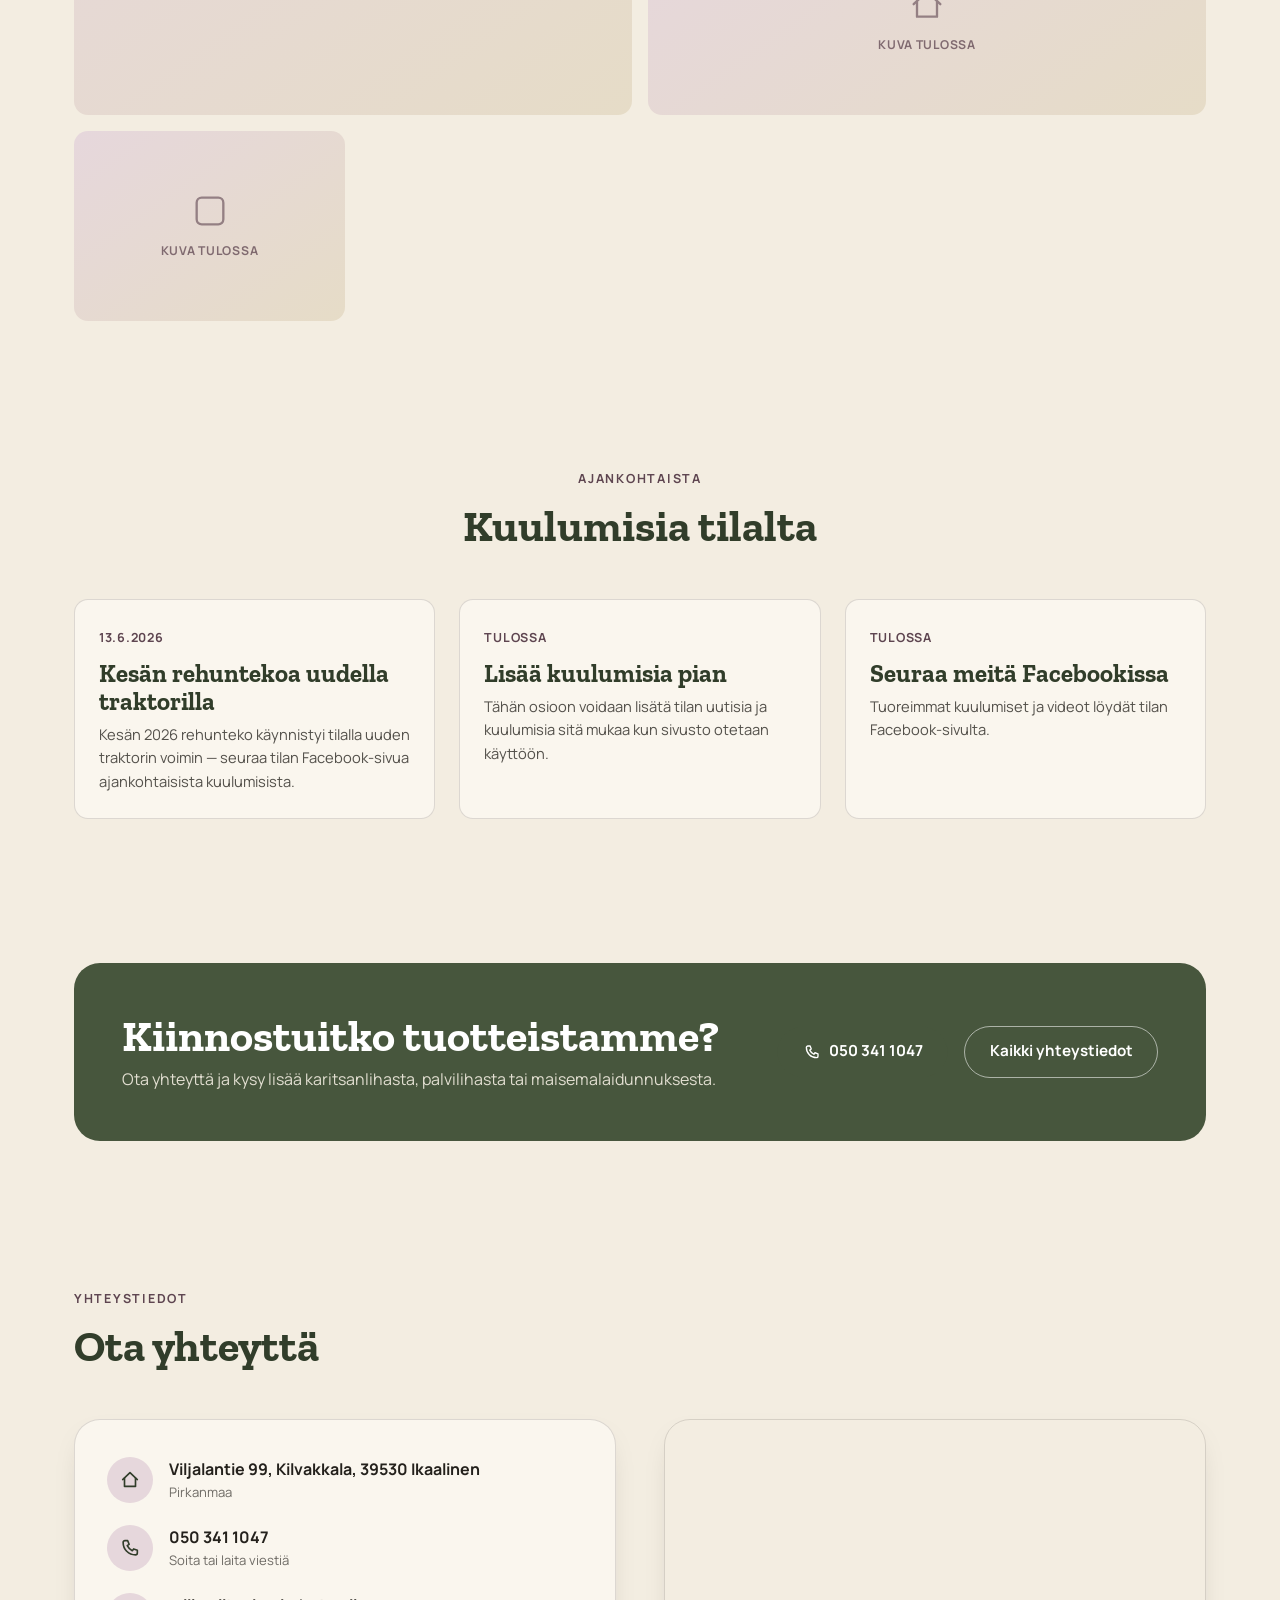
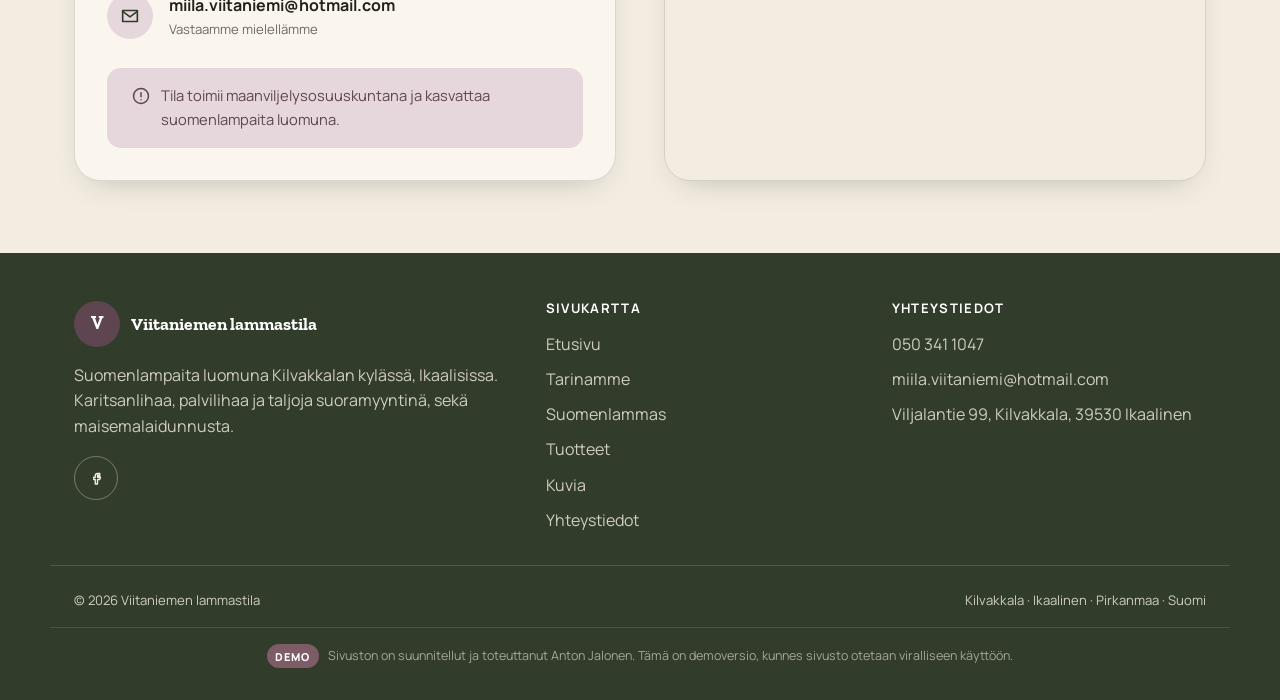
==== commit 9e81f7f7: "Add 2 real photos (hero, story), fix .hero-media/.split-media img styling" ====
--- a/index.html
+++ b/index.html
@@ -49,10 +49,7 @@
 
   <section class="hero" id="hero">
     <div class="hero-media">
-      <div class="ph">
-        <svg viewBox="0 0 24 24" fill="none" stroke="currentColor" stroke-width="1.4" stroke-linecap="round" stroke-linejoin="round"><path d="M4 18c2-4 4-6 8-6s6 2 8 6"/><circle cx="12" cy="8" r="3.2"/></svg>
-        <span class="ph-tag" data-fi="Kuva tulossa" data-en="Photo coming soon" data-sv="Bild kommer snart">Kuva tulossa</span>
-      </div>
+      <img src="images/hero.jpg" alt="Kilvakkalan maisemaa: heinänteko pellolla ja suomenlampaita laiduntamassa mäenrinteellä" loading="eager">
     </div>
     <div class="container hero-content">
       <p class="eyebrow">
@@ -92,10 +89,7 @@
   <section id="about">
     <div class="container split reveal">
       <div class="split-media">
-        <div class="ph">
-          <svg viewBox="0 0 24 24" fill="none" stroke="currentColor" stroke-width="1.4" stroke-linecap="round" stroke-linejoin="round"><path d="M4 11.5 12 4l8 7.5"/><path d="M6 10v9h12v-9"/></svg>
-          <span class="ph-tag" data-fi="Kuva tulossa" data-en="Photo coming soon" data-sv="Bild kommer snart">Kuva tulossa</span>
-        </div>
+        <img src="images/story.jpg" alt="Suomenlampaita laumassa navetan pihalla iltahämärässä" loading="lazy">
       </div>
       <div class="split-body">
         <p class="eyebrow">
--- a/css/style.css
+++ b/css/style.css
@@ -322,6 +322,7 @@
   background: var(--color-juniper-deep);
 }
 .hero-media { position: absolute; inset: 0; z-index: 0; }
+.hero-media img { width: 100%; height: 100%; object-fit: cover; }
 .hero-media::after {
   content: "";
   position: absolute; inset: 0;
@@ -384,6 +385,7 @@
   aspect-ratio: 4/5;
   overflow: hidden;
 }
+.split-media img { width: 100%; height: 100%; object-fit: cover; display: block; }
 .split-body ul.checklist { margin-top: var(--space-4); display: grid; gap: var(--space-2); }
 .split-body ul.checklist li { display: flex; gap: 0.6rem; align-items: flex-start; }
 .split-body ul.checklist svg { width: 20px; height: 20px; color: var(--color-juniper); flex-shrink: 0; margin-top: 2px; }
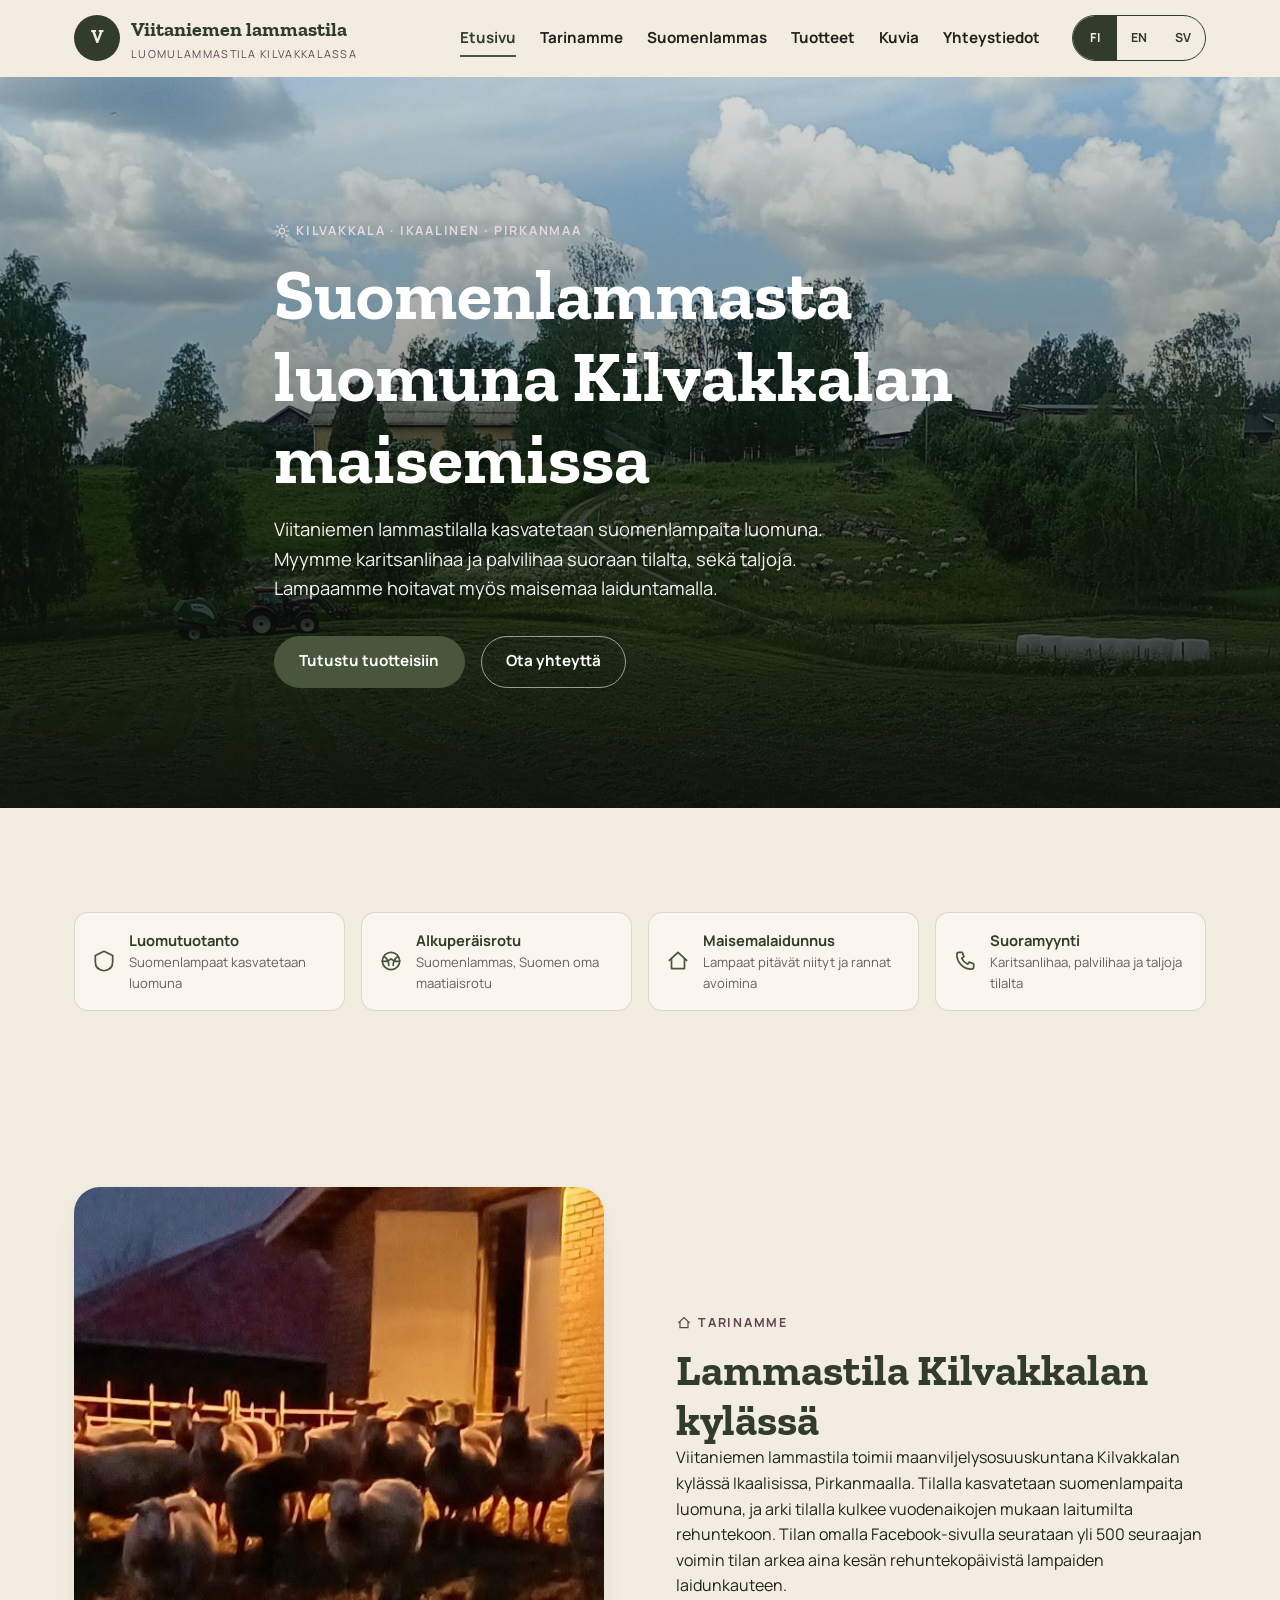
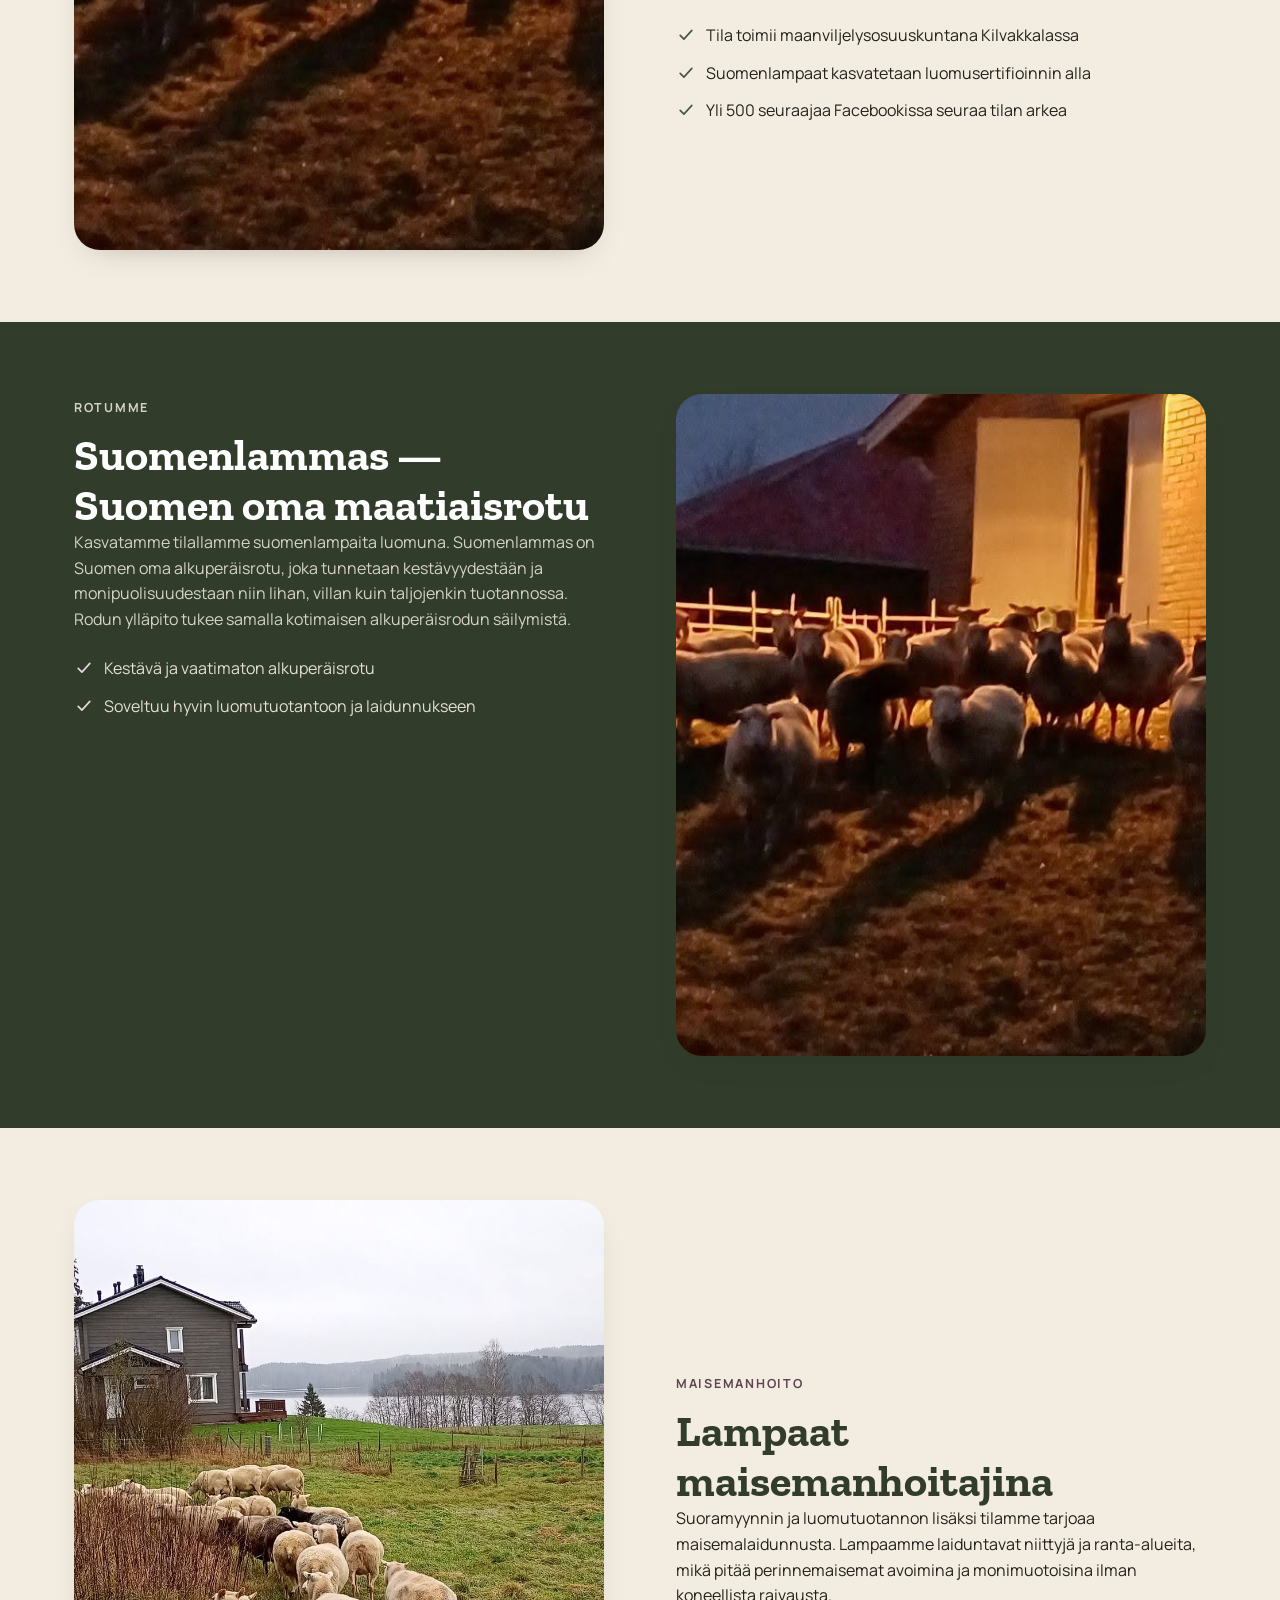
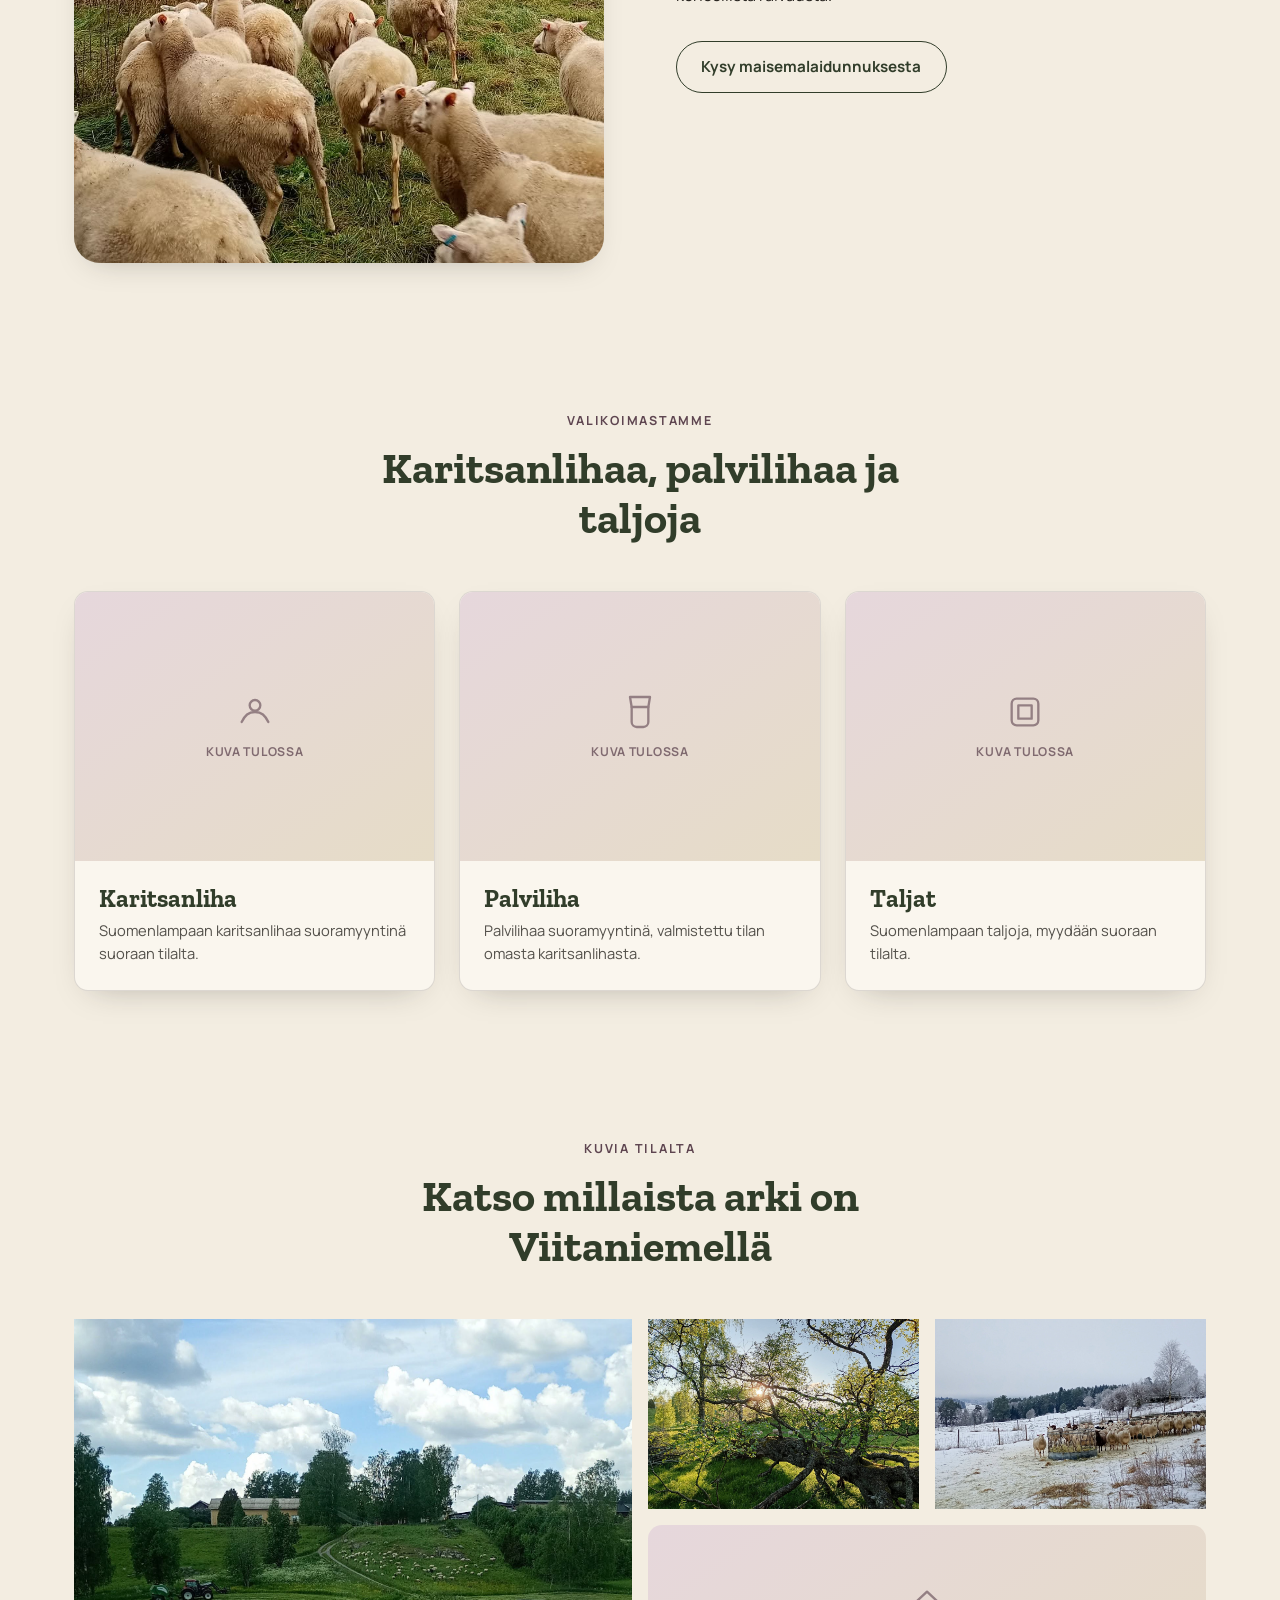
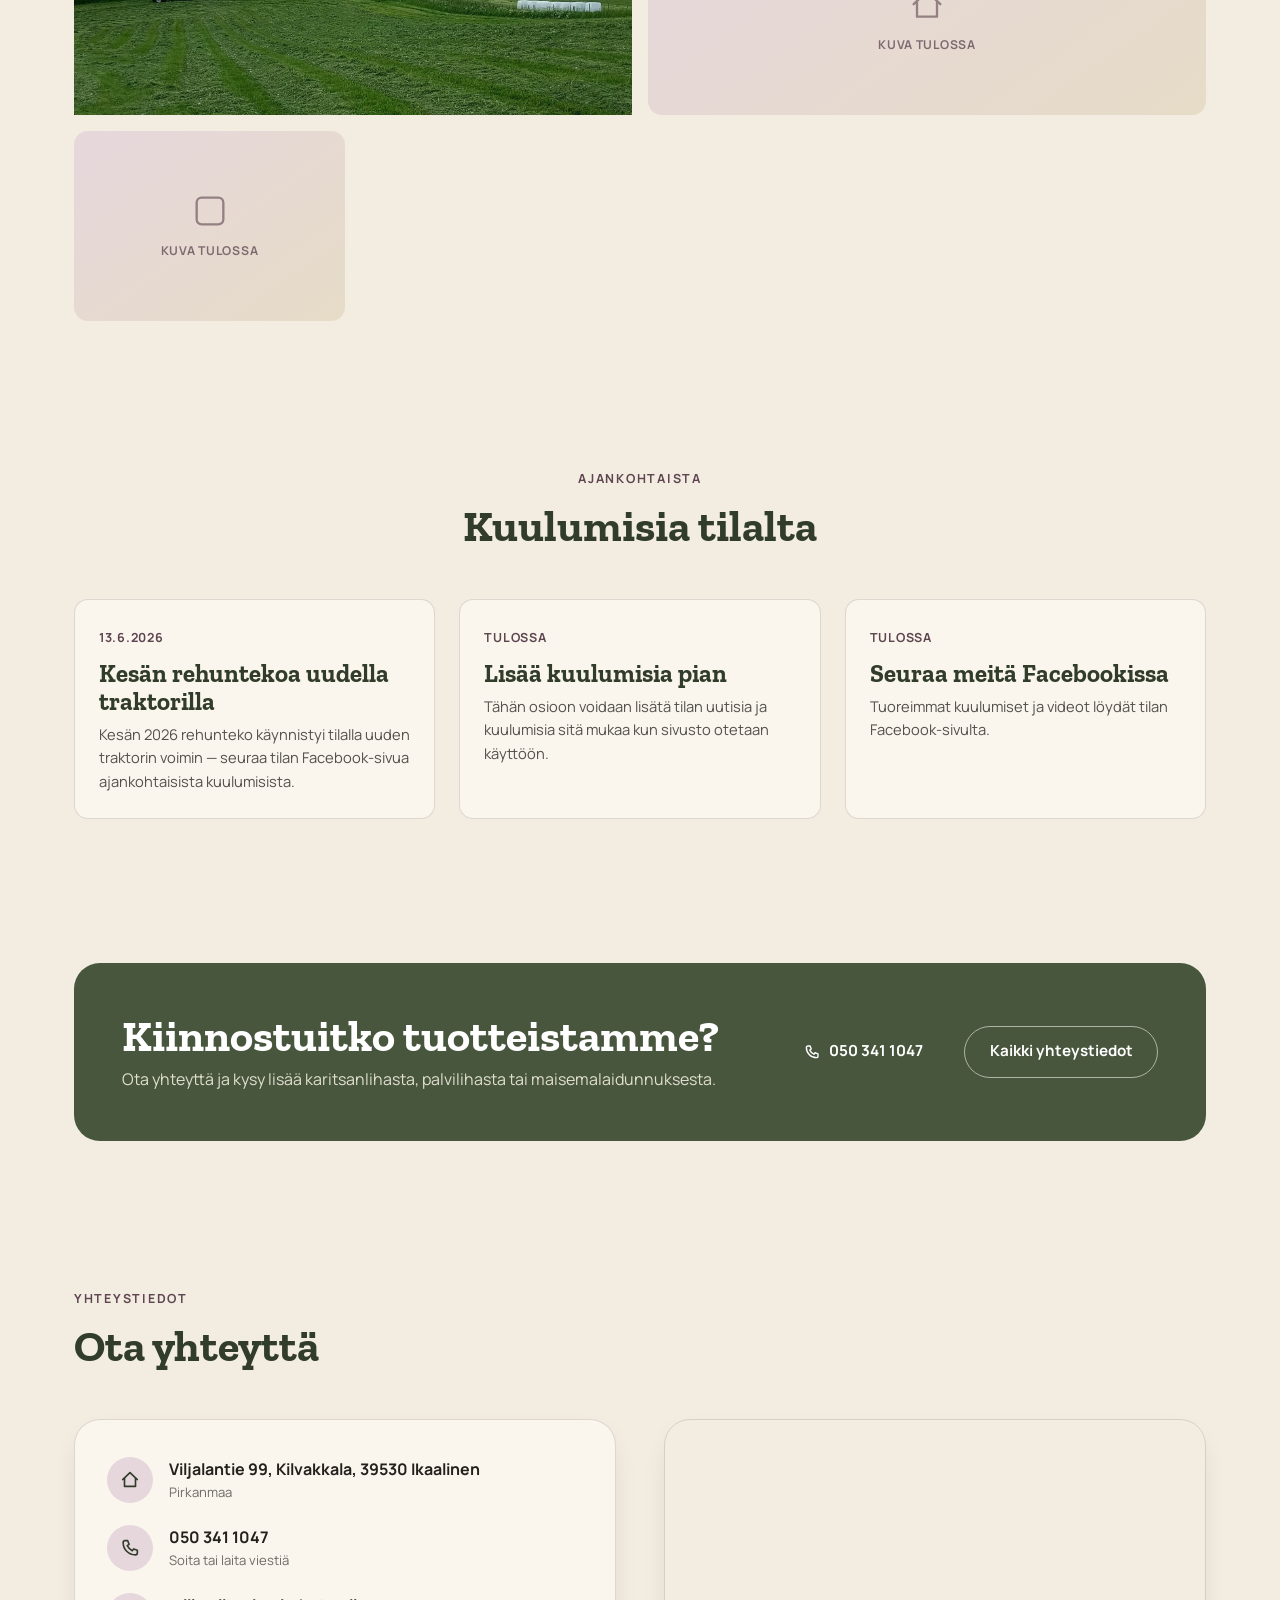
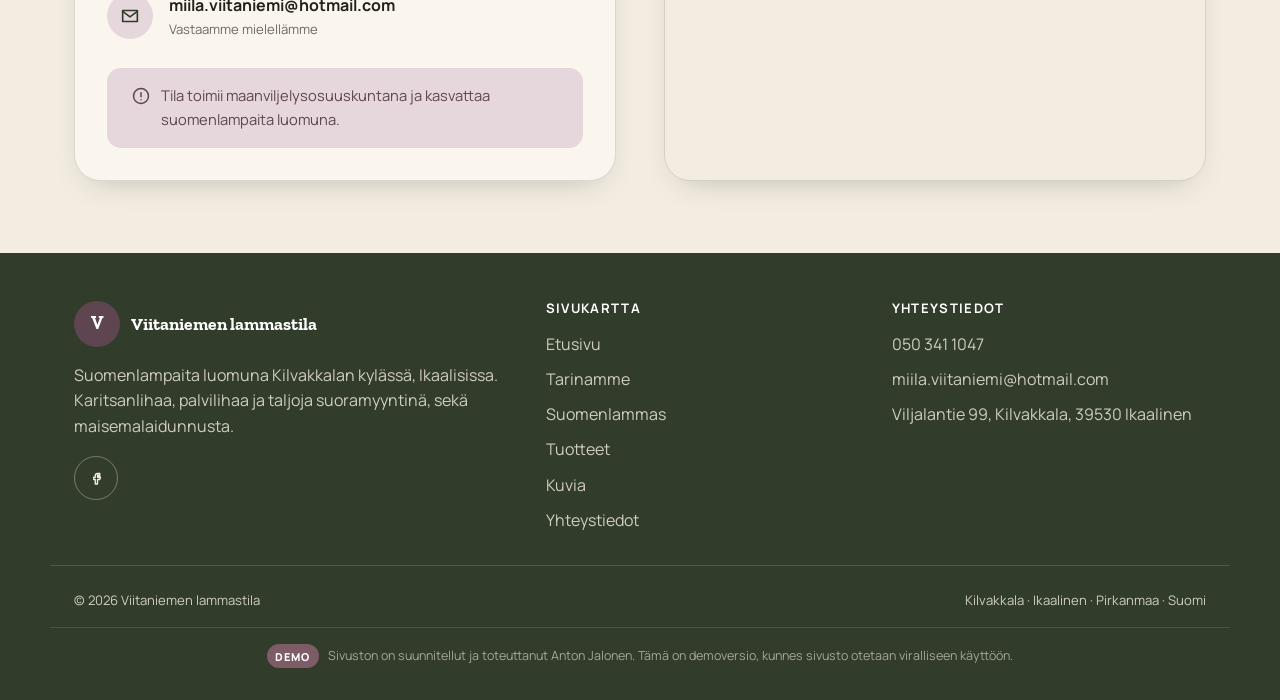
==== commit 1172df88: "Add 4 more real photos (breed, grazing, gallery x2) sourced from Facebook" ====
--- a/index.html
+++ b/index.html
@@ -110,10 +110,7 @@
   <section class="breed-band" id="breed">
     <div class="container split reverse reveal">
       <div class="split-media">
-        <div class="ph">
-          <svg viewBox="0 0 24 24" fill="none" stroke="currentColor" stroke-width="1.4" stroke-linecap="round" stroke-linejoin="round"><circle cx="12" cy="12" r="8"/><path d="M6 8c3 2 4 4 4 8M18 8c-3 2-4 4-4 8M4 12c4 1 6 0 8-2M20 12c-4 1-6 0-8-2"/></svg>
-          <span class="ph-tag" data-fi="Kuva tulossa" data-en="Photo coming soon" data-sv="Bild kommer snart">Kuva tulossa</span>
-        </div>
+        <img src="images/story.jpg" alt="Suomenlampaita laumassa navetan pihalla" loading="lazy">
       </div>
       <div class="split-body">
         <p class="eyebrow" data-fi="Rotumme" data-en="Our breed" data-sv="Vår ras">Rotumme</p>
@@ -130,10 +127,7 @@
   <section id="grazing">
     <div class="container split reveal">
       <div class="split-media">
-        <div class="ph">
-          <svg viewBox="0 0 24 24" fill="none" stroke="currentColor" stroke-width="1.4" stroke-linecap="round" stroke-linejoin="round"><path d="M3 20c3-7 6-10 9-10s6 3 9 10"/><path d="M12 4v6"/></svg>
-          <span class="ph-tag" data-fi="Kuva tulossa" data-en="Photo coming soon" data-sv="Bild kommer snart">Kuva tulossa</span>
-        </div>
+        <img src="images/grazing.jpg" alt="Suomenlampaita laiduntamassa mäenrinteellä" loading="lazy">
       </div>
       <div class="split-body">
         <p class="eyebrow" data-fi="Maisemanhoito" data-en="Landscape care" data-sv="Landskapsvård">Maisemanhoito</p>
@@ -185,9 +179,9 @@
         <h2 data-fi="Katso millaista arki on Viitaniemellä" data-en="See everyday life at Viitaniemi" data-sv="Se hur vardagen ser ut på Viitaniemi">Katso millaista arki on Viitaniemellä</h2>
       </div>
       <div class="gallery-grid reveal">
-        <div class="ph wide tall"><svg viewBox="0 0 24 24" fill="none" stroke="currentColor" stroke-width="1.4" stroke-linecap="round" stroke-linejoin="round"><path d="M3 20c3-7 6-10 9-10s6 3 9 10"/></svg><span class="ph-tag" data-fi="Kuva tulossa" data-en="Photo coming soon" data-sv="Bild kommer snart">Kuva tulossa</span></div>
-        <div class="ph"><svg viewBox="0 0 24 24" fill="none" stroke="currentColor" stroke-width="1.4" stroke-linecap="round" stroke-linejoin="round"><circle cx="12" cy="12" r="8"/></svg><span class="ph-tag" data-fi="Kuva tulossa" data-en="Photo coming soon" data-sv="Bild kommer snart">Kuva tulossa</span></div>
-        <div class="ph"><svg viewBox="0 0 24 24" fill="none" stroke="currentColor" stroke-width="1.4" stroke-linecap="round" stroke-linejoin="round"><path d="M4 18c2-4 4-6 8-6s6 2 8 6"/></svg><span class="ph-tag" data-fi="Kuva tulossa" data-en="Photo coming soon" data-sv="Bild kommer snart">Kuva tulossa</span></div>
+        <div class="ph wide tall"><img src="images/hero.jpg" alt="Heinänteko ja suomenlampaita laiduntamassa Kilvakkalan maisemassa" loading="lazy"></div>
+        <div class="ph"><img src="images/gallery-1.jpg" alt="Auringonlasku puiden lomasta keväisellä niityllä" loading="lazy"></div>
+        <div class="ph"><img src="images/gallery-2.jpg" alt="Lumista tietä ja punaista navettaa talvimaisemassa" loading="lazy"></div>
         <div class="ph wide"><svg viewBox="0 0 24 24" fill="none" stroke="currentColor" stroke-width="1.4" stroke-linecap="round" stroke-linejoin="round"><path d="M4 11.5 12 4l8 7.5"/><path d="M6 10v9h12v-9"/></svg><span class="ph-tag" data-fi="Kuva tulossa" data-en="Photo coming soon" data-sv="Bild kommer snart">Kuva tulossa</span></div>
         <div class="ph"><svg viewBox="0 0 24 24" fill="none" stroke="currentColor" stroke-width="1.4" stroke-linecap="round" stroke-linejoin="round"><rect x="4" y="4" width="16" height="16" rx="3"/></svg><span class="ph-tag" data-fi="Kuva tulossa" data-en="Photo coming soon" data-sv="Bild kommer snart">Kuva tulossa</span></div>
       </div>
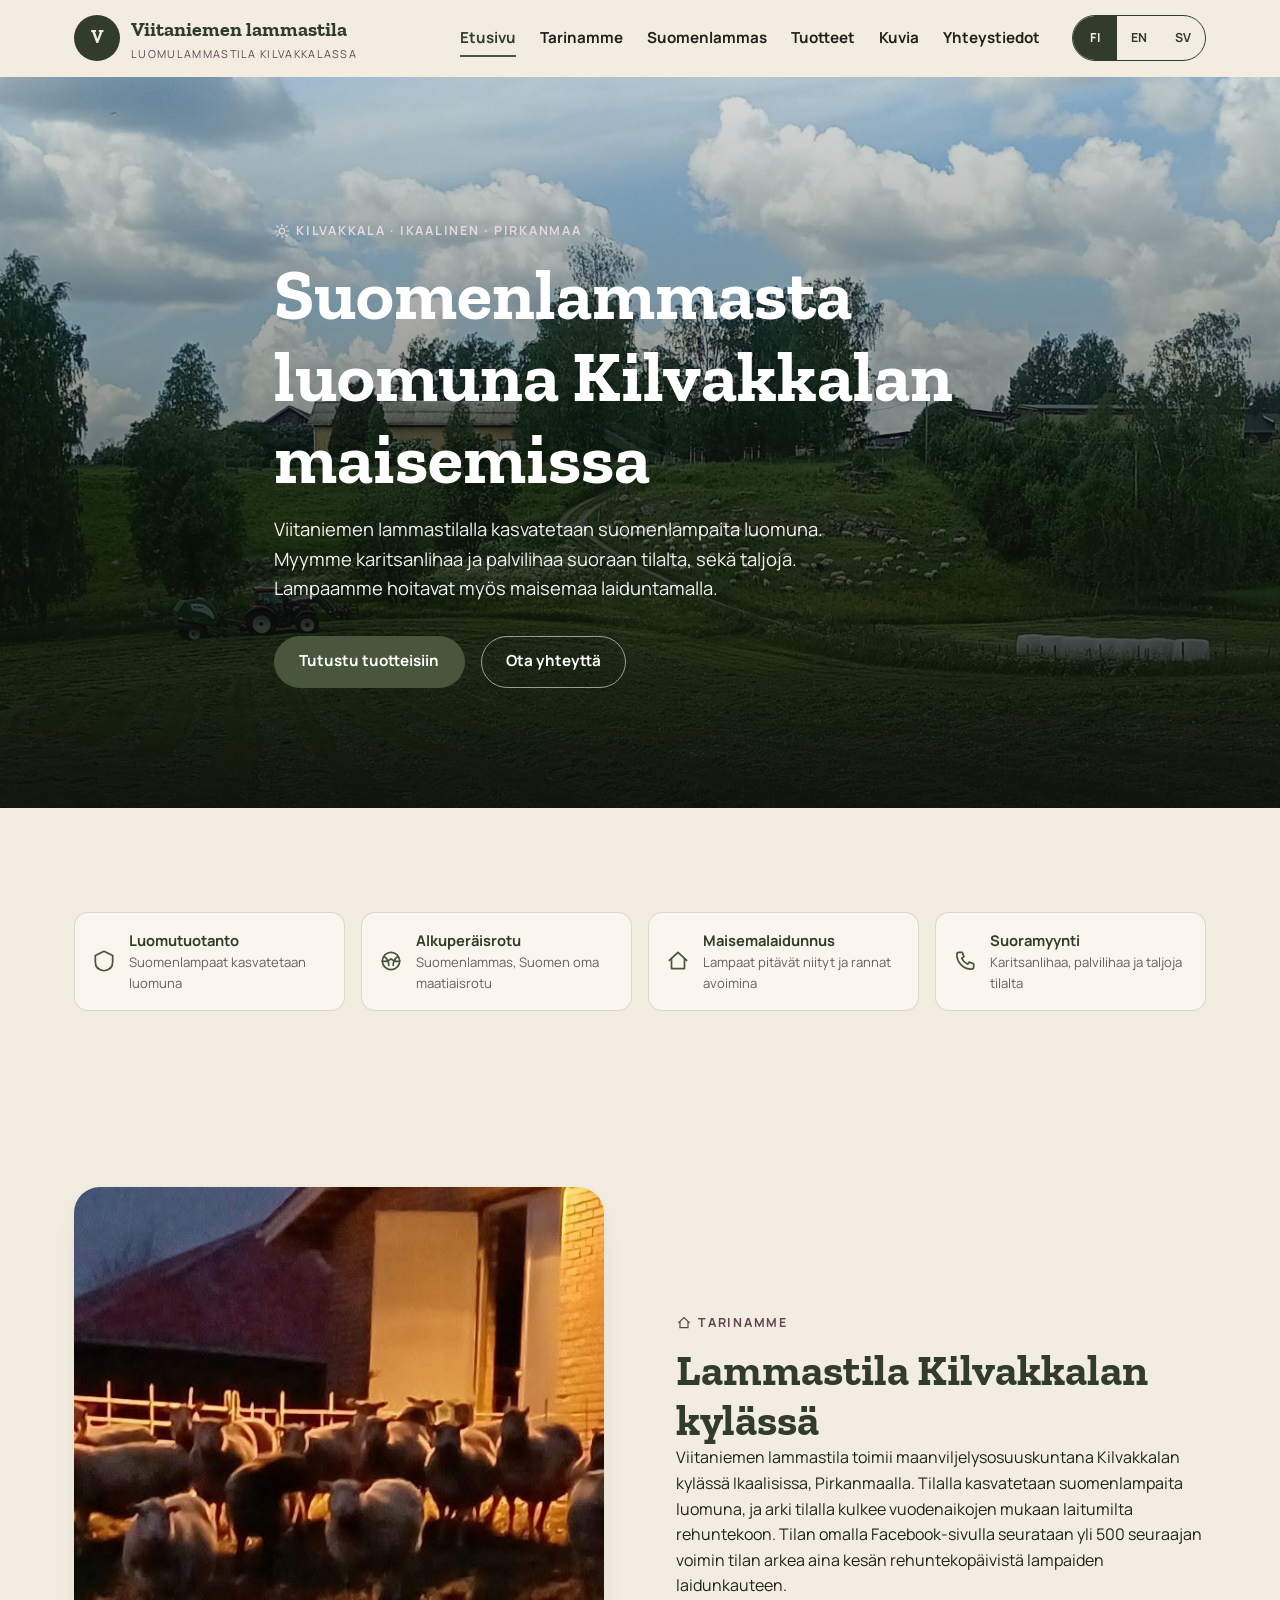
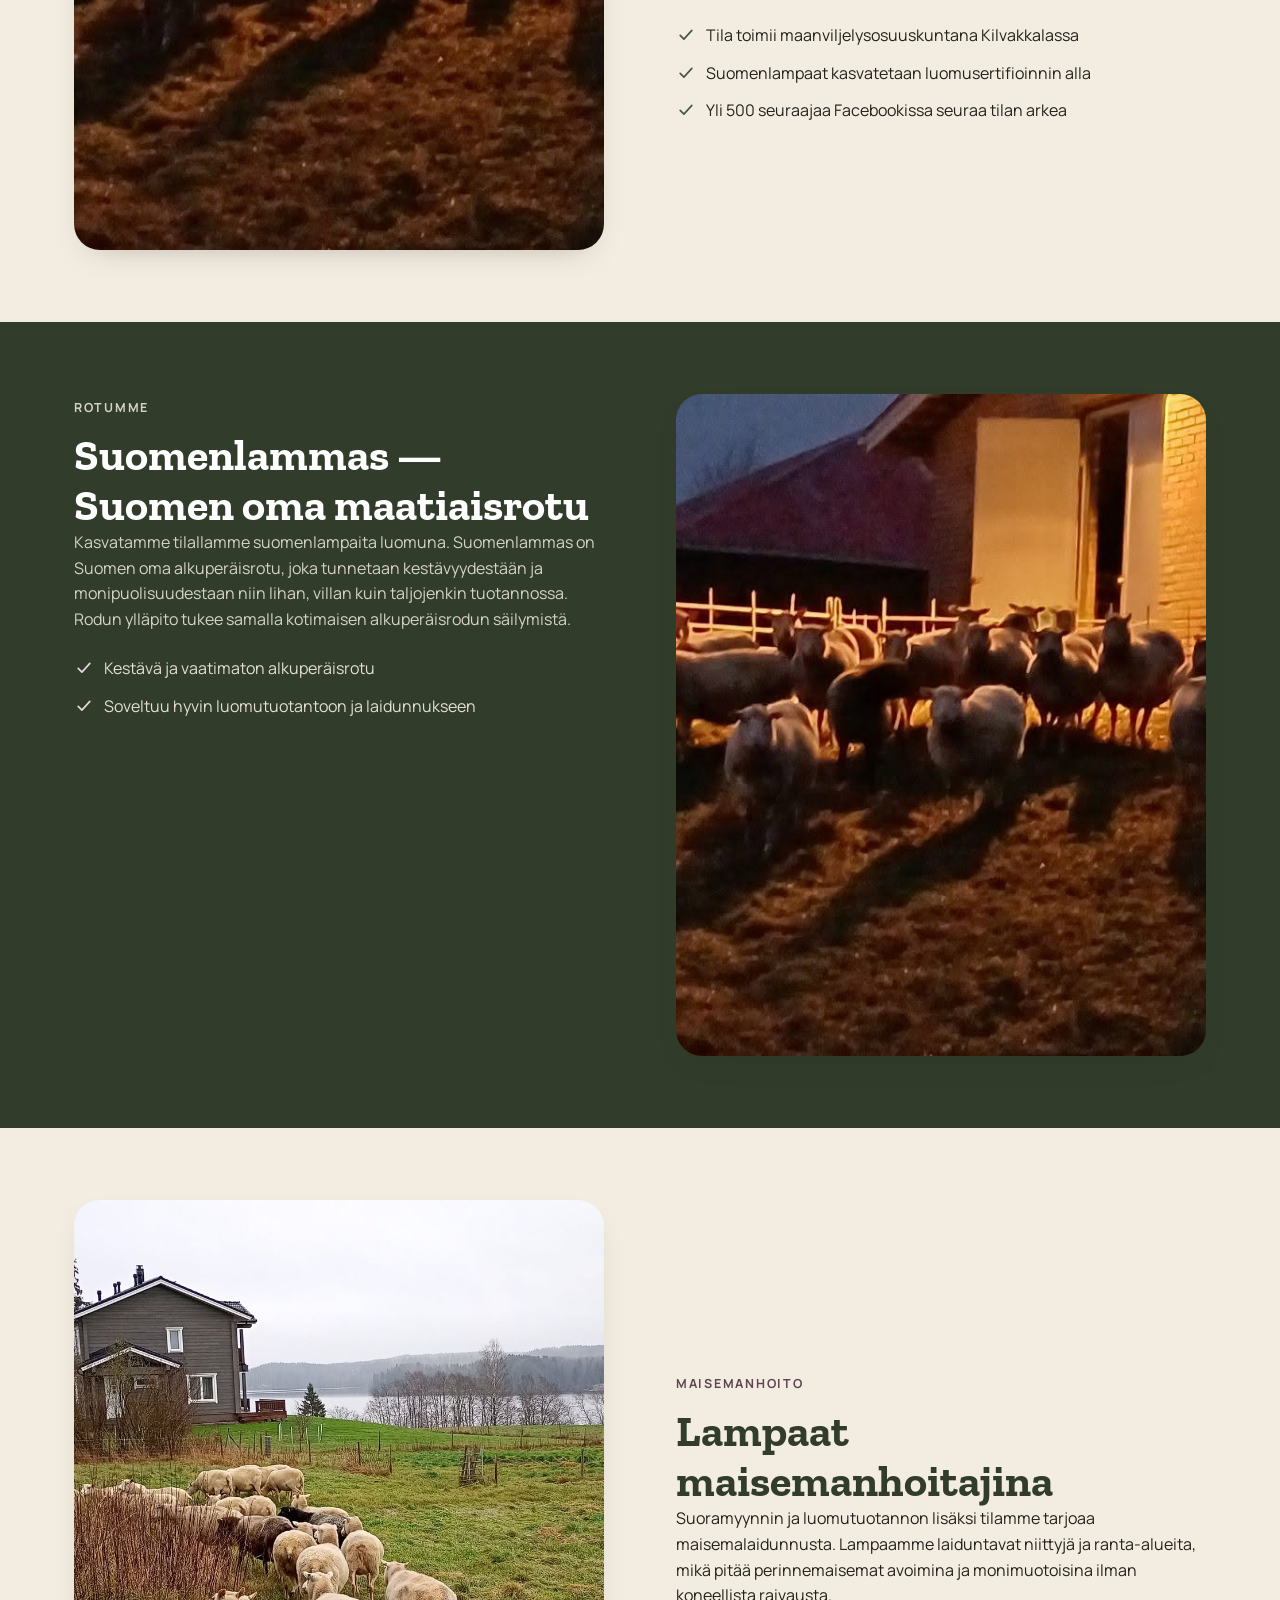
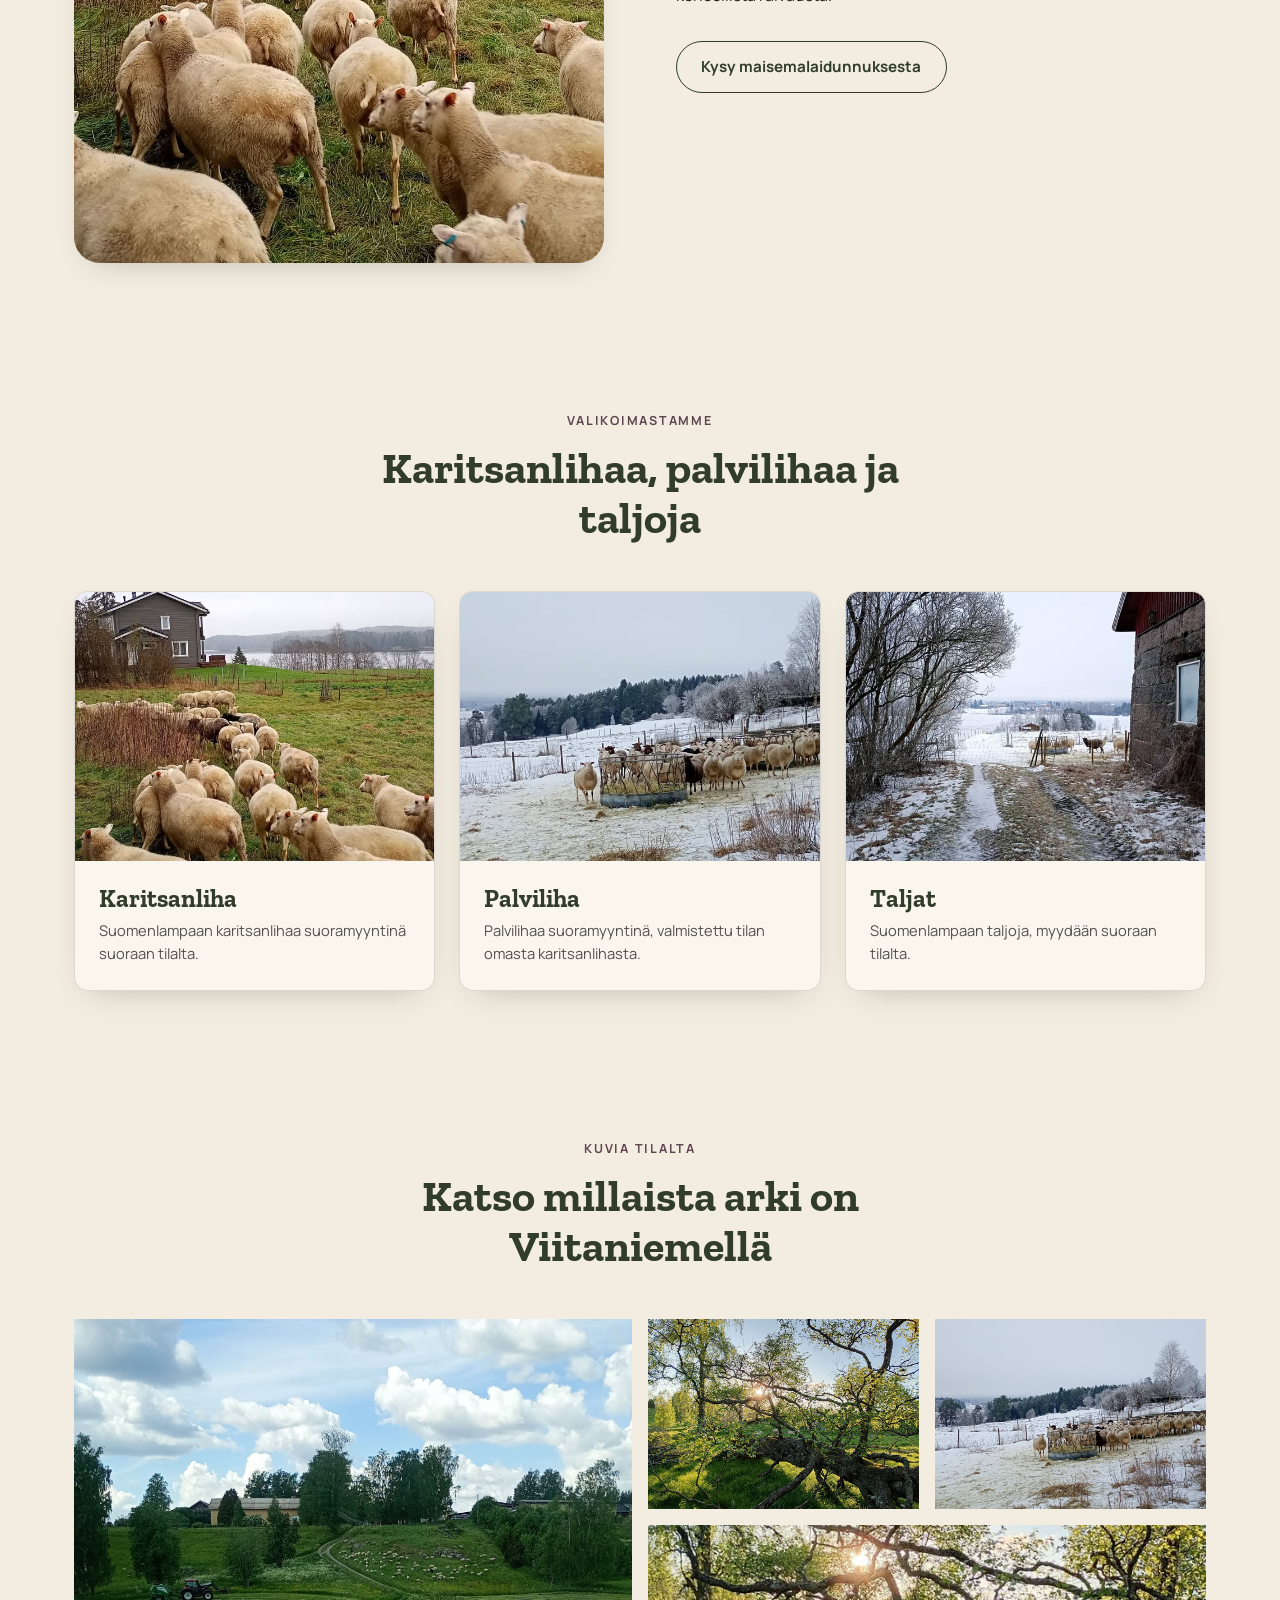
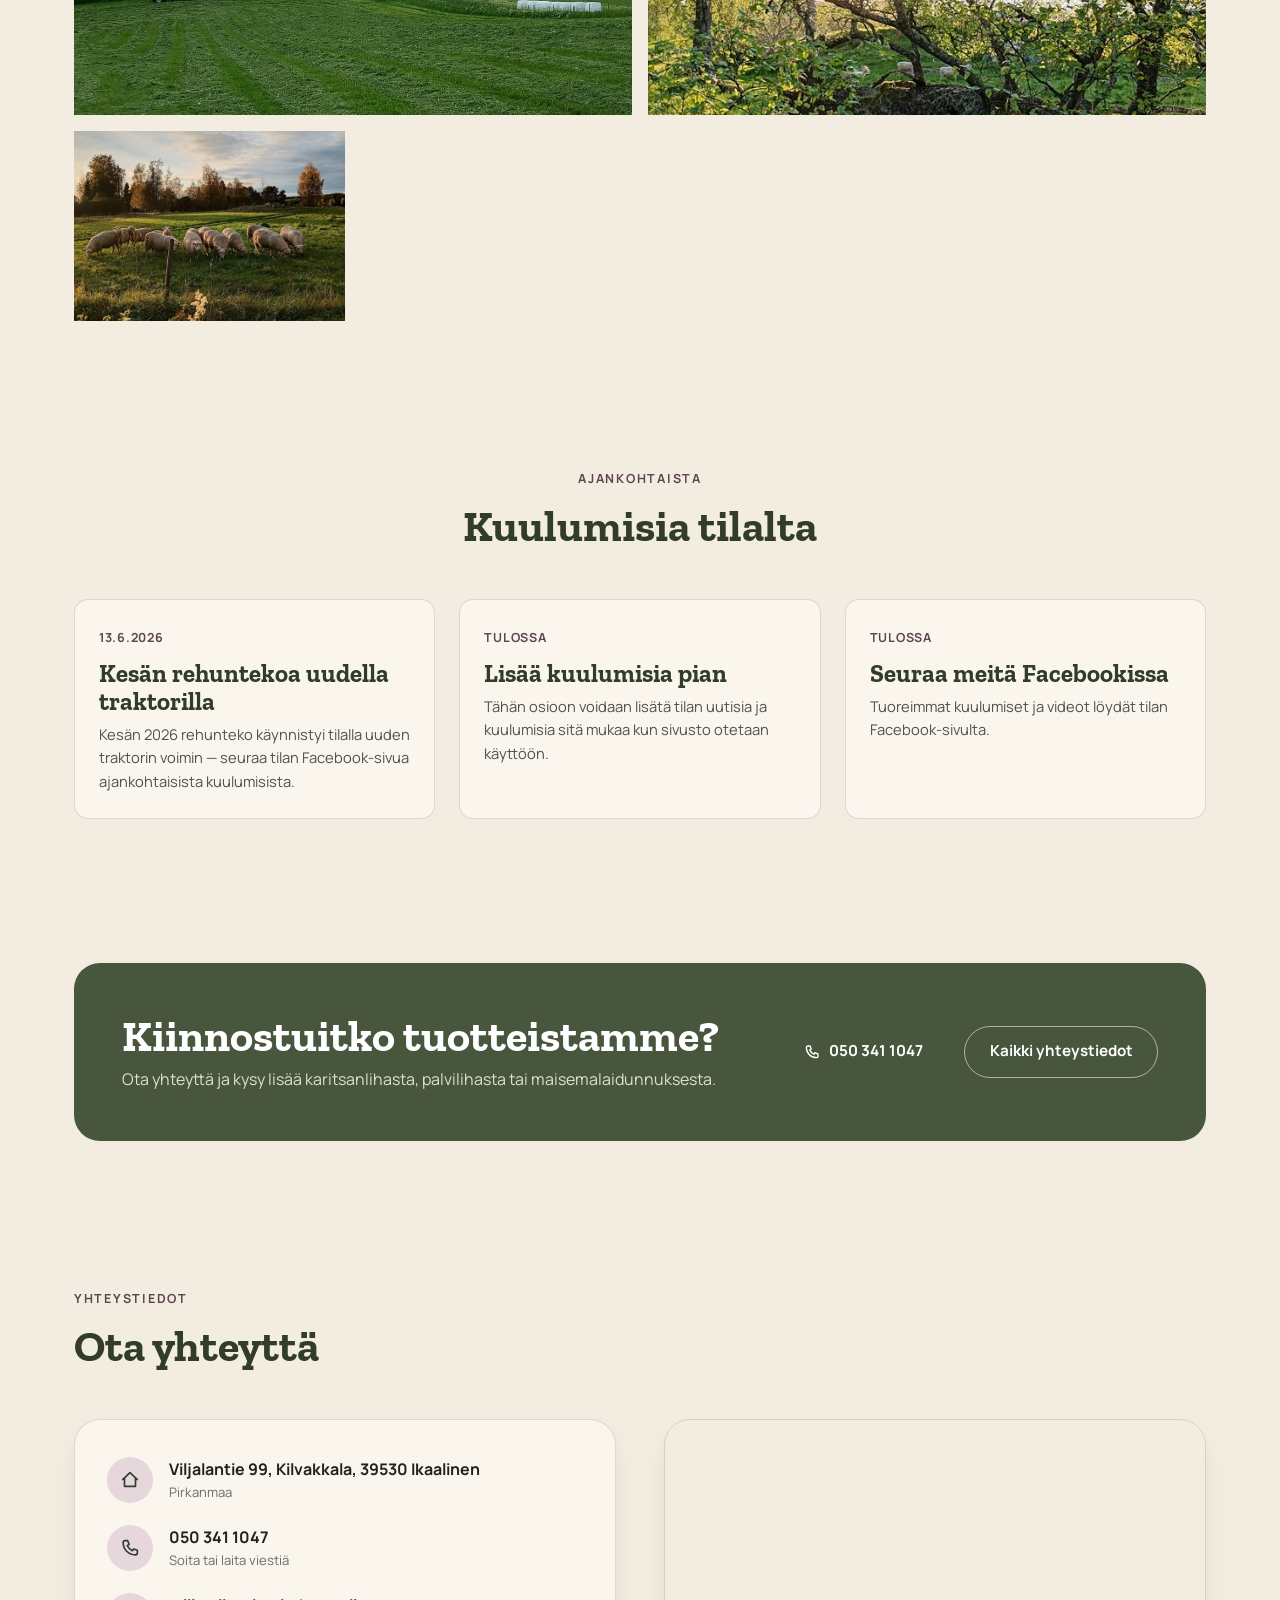
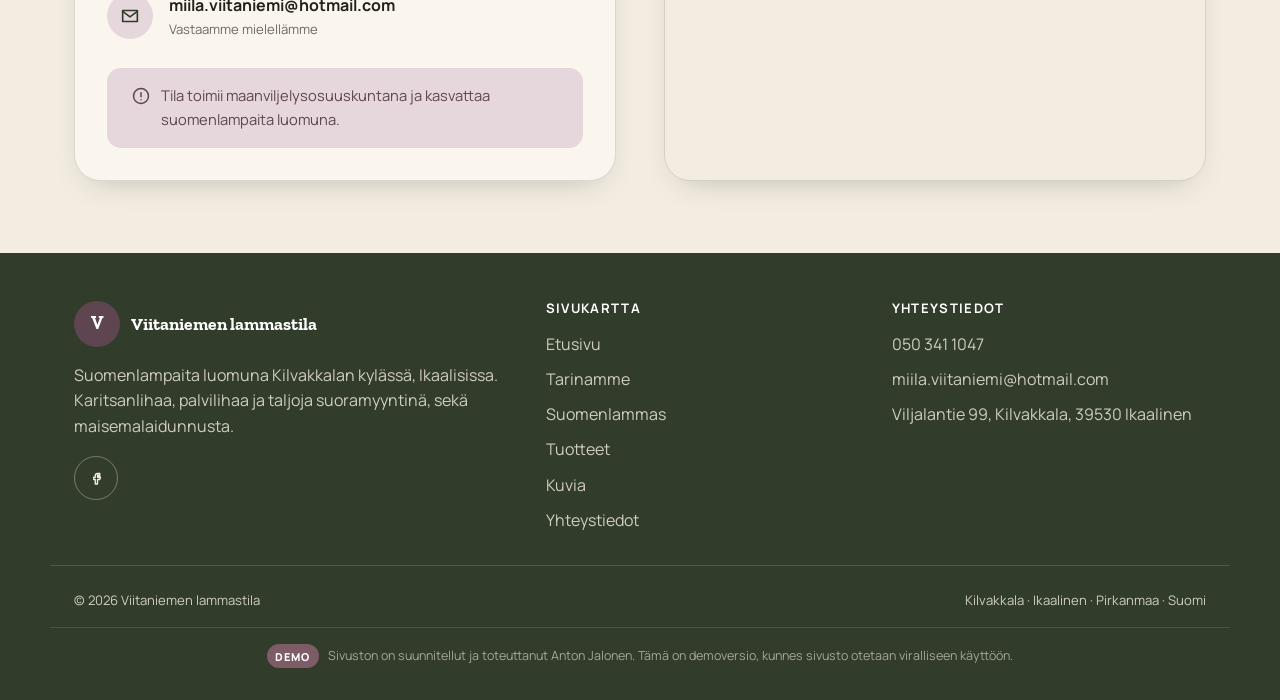
==== commit fcfe13fe: "Replace 5 placeholder photo slots with real farm images from FB" ====
--- a/index.html
+++ b/index.html
@@ -148,21 +148,21 @@
       </div>
       <div class="product-grid reveal">
         <div class="product-card">
-          <figure><div class="ph"><svg viewBox="0 0 24 24" fill="none" stroke="currentColor" stroke-width="1.4" stroke-linecap="round" stroke-linejoin="round"><path d="M4 18c2-4 4-6 8-6s6 2 8 6"/><circle cx="12" cy="8" r="3.2"/></svg><span class="ph-tag" data-fi="Kuva tulossa" data-en="Photo coming soon" data-sv="Bild kommer snart">Kuva tulossa</span></div></figure>
+          <figure><div class="ph"><img src="images/lamb.jpg" alt="Karitsanliha" loading="lazy"></div></figure>
           <div class="product-body">
             <h3 data-fi="Karitsanliha" data-en="Lamb meat" data-sv="Lammkött">Karitsanliha</h3>
             <p data-fi="Suomenlampaan karitsanlihaa suoramyyntinä suoraan tilalta." data-en="Lamb meat from our Finnish native sheep, sold directly from the farm." data-sv="Lammkött från vår finska lantrasfår, sålt direkt från gården.">Suomenlampaan karitsanlihaa suoramyyntinä suoraan tilalta.</p>
           </div>
         </div>
         <div class="product-card">
-          <figure><div class="ph"><svg viewBox="0 0 24 24" fill="none" stroke="currentColor" stroke-width="1.4" stroke-linecap="round" stroke-linejoin="round"><path d="M6 3h12l-1 6H7L6 3Z"/><path d="M7 9v9a3 3 0 0 0 3 3h4a3 3 0 0 0 3-3V9"/></svg><span class="ph-tag" data-fi="Kuva tulossa" data-en="Photo coming soon" data-sv="Bild kommer snart">Kuva tulossa</span></div></figure>
+          <figure><div class="ph"><img src="images/cured.jpg" alt="Palviliha" loading="lazy"></div></figure>
           <div class="product-body">
             <h3 data-fi="Palviliha" data-en="Cured meat" data-sv="Charkuterivaror">Palviliha</h3>
             <p data-fi="Palvilihaa suoramyyntinä, valmistettu tilan omasta karitsanlihasta." data-en="Cured meat sold directly, made from our own lamb." data-sv="Charkuterivaror sålda direkt, tillverkade av vårt eget lammkött.">Palvilihaa suoramyyntinä, valmistettu tilan omasta karitsanlihasta.</p>
           </div>
         </div>
         <div class="product-card">
-          <figure><div class="ph"><svg viewBox="0 0 24 24" fill="none" stroke="currentColor" stroke-width="1.4" stroke-linecap="round" stroke-linejoin="round"><rect x="4" y="4" width="16" height="16" rx="3"/><path d="M8 8h8v8H8z"/></svg><span class="ph-tag" data-fi="Kuva tulossa" data-en="Photo coming soon" data-sv="Bild kommer snart">Kuva tulossa</span></div></figure>
+          <figure><div class="ph"><img src="images/sheepskin.jpg" alt="Taljat" loading="lazy"></div></figure>
           <div class="product-body">
             <h3 data-fi="Taljat" data-en="Sheepskins" data-sv="Fårskinn">Taljat</h3>
             <p data-fi="Suomenlampaan taljoja, myydään suoraan tilalta." data-en="Sheepskins from our Finnish native sheep, sold directly from the farm." data-sv="Fårskinn från vår finska lantrasfår, sålda direkt från gården.">Suomenlampaan taljoja, myydään suoraan tilalta.</p>
@@ -182,8 +182,8 @@
         <div class="ph wide tall"><img src="images/hero.jpg" alt="Heinänteko ja suomenlampaita laiduntamassa Kilvakkalan maisemassa" loading="lazy"></div>
         <div class="ph"><img src="images/gallery-1.jpg" alt="Auringonlasku puiden lomasta keväisellä niityllä" loading="lazy"></div>
         <div class="ph"><img src="images/gallery-2.jpg" alt="Lumista tietä ja punaista navettaa talvimaisemassa" loading="lazy"></div>
-        <div class="ph wide"><svg viewBox="0 0 24 24" fill="none" stroke="currentColor" stroke-width="1.4" stroke-linecap="round" stroke-linejoin="round"><path d="M4 11.5 12 4l8 7.5"/><path d="M6 10v9h12v-9"/></svg><span class="ph-tag" data-fi="Kuva tulossa" data-en="Photo coming soon" data-sv="Bild kommer snart">Kuva tulossa</span></div>
-        <div class="ph"><svg viewBox="0 0 24 24" fill="none" stroke="currentColor" stroke-width="1.4" stroke-linecap="round" stroke-linejoin="round"><rect x="4" y="4" width="16" height="16" rx="3"/></svg><span class="ph-tag" data-fi="Kuva tulossa" data-en="Photo coming soon" data-sv="Bild kommer snart">Kuva tulossa</span></div>
+        <div class="ph wide"><img src="images/gallery-3.jpg" alt="Viitaniemen lammastila" loading="lazy"></div>
+        <div class="ph"><img src="images/gallery-4.jpg" alt="Viitaniemen lammastila" loading="lazy"></div>
       </div>
     </div>
   </section>
